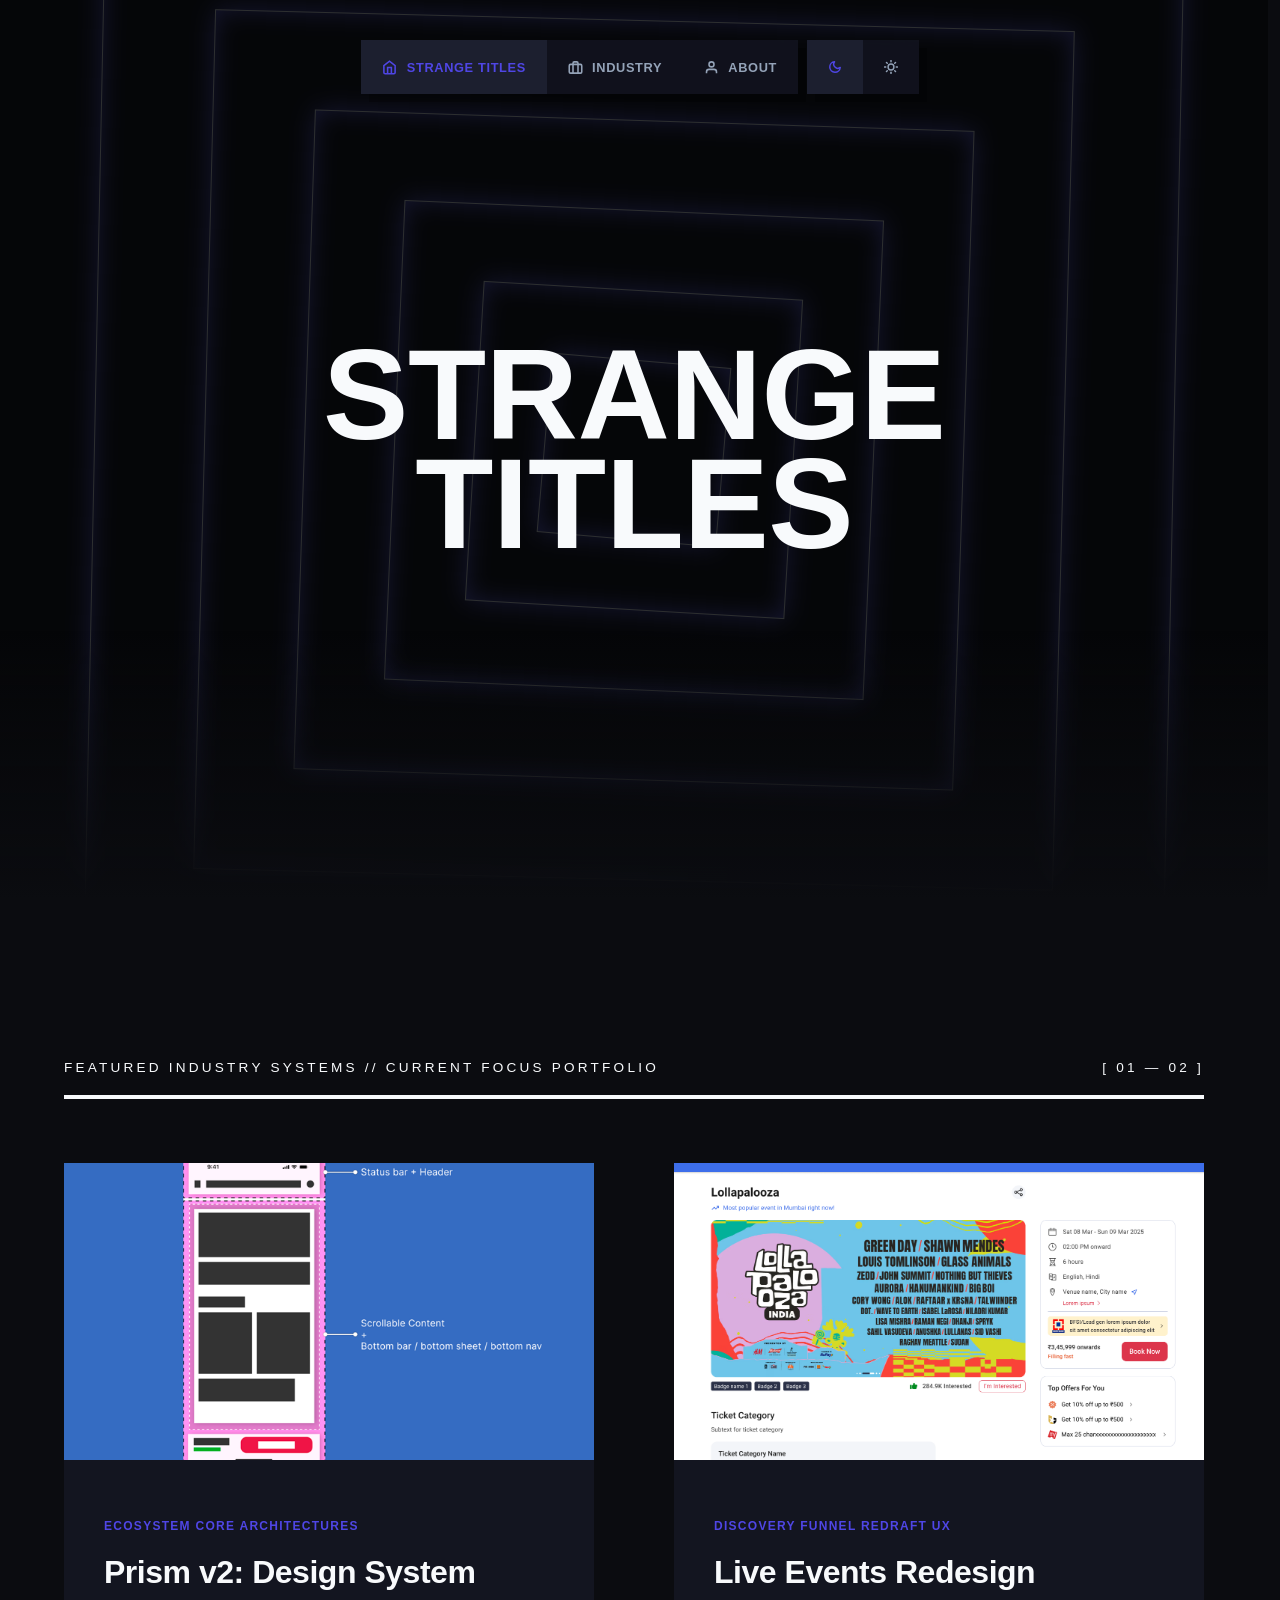
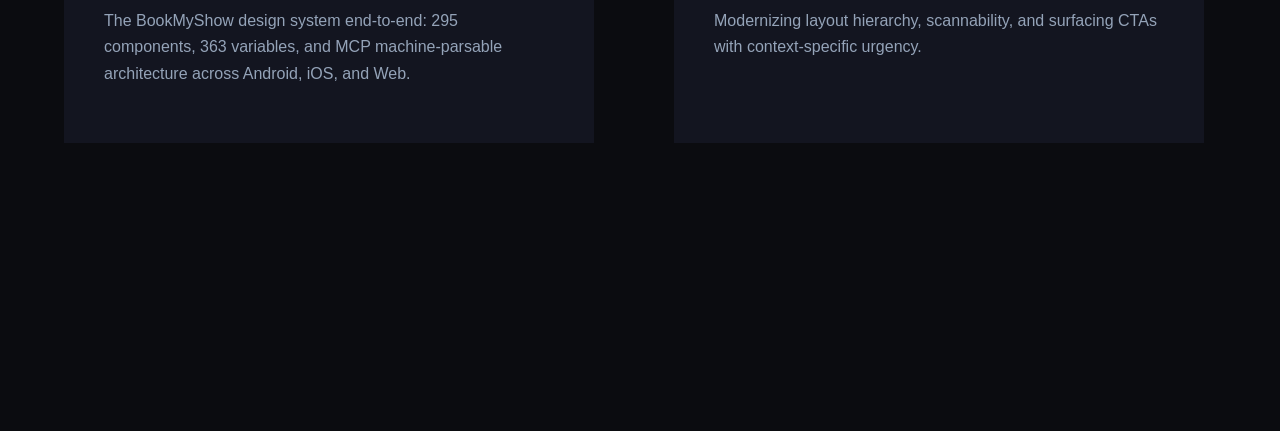
==== index.html @ f38a2fd4 "Launch Strange Titles portfolio" ====
<!DOCTYPE html>
<html lang="en" data-theme="dark">
<head>
  <meta charset="UTF-8">
  <meta name="viewport" content="width=device-width, initial-scale=1.0">
  <title>Strange Titles // Chaitanya Katulwar Portfolio</title>
  
  <link rel="stylesheet" href="css/style.css">
  <script>
    const savedTheme = localStorage.getItem('studio-theme') || 'dark';
    document.documentElement.setAttribute('data-theme', savedTheme);
  </script>
  
</head>
<body>

  <div class="nav-wrapper-fixed">
    <div class="central-menu-cluster">
      <button id="home-toggle-btn" class="nav-btn active-home" onclick="switchRoute('home-route')">
        <svg viewBox="0 0 24 24" fill="none" stroke="currentColor"><path d="M3 9l9-7 9 7v11a2 2 0 0 1-2 2H5a2 2 0 0 1-2-2z"></path><polyline points="9 22 9 12 15 12 15 22"></polyline></svg>
        <span>Strange Titles</span>
      </button>
      
      <button id="nav-industry-btn" class="nav-btn" onclick="switchRoute('industry-route')">
        <svg viewBox="0 0 24 24" fill="none" stroke="currentColor"><rect x="2" y="7" width="20" height="14" rx="2" ry="2"></rect><path d="M16 21V5a2 2 0 0 0-2-2h-4a2 2 0 0 0-2 2v16"></path></svg>
        <span>Industry</span>
      </button>
      
      <button id="nav-about-btn" class="nav-btn" onclick="switchRoute('about-route')">
        <svg viewBox="0 0 24 24" fill="none" stroke="currentColor"><path d="M20 21v-2a4 4 0 0 0-4-4H8a4 4 0 0 0-4 4v2"></path><circle cx="12" cy="7" r="4"></circle></svg>
        <span>About</span>
      </button>
    </div>

    <div class="theme-toggle-zone">
      <div class="brutalist-toggle-track">
        <button class="toggle-segment-btn moon-active" onclick="setStudioTheme('dark')" aria-label="Dark Mode">
          <svg viewBox="0 0 24 24" fill="none" stroke="currentColor" stroke-linecap="round" stroke-linejoin="round"><path d="M21 12.79A9 9 0 1 1 11.21 3 7 7 0 0 0 21 12.79z"></path></svg>
        </button>
        <button class="toggle-segment-btn sun-active" onclick="setStudioTheme('light')" aria-label="Light Mode">
          <svg viewBox="0 0 24 24" fill="none" stroke="currentColor" stroke-linecap="round" stroke-linejoin="round"><circle cx="12" cy="12" r="5"></circle><line x1="12" y1="1" x2="12" y2="3"></line><line x1="12" y1="21" x2="12" y2="23"></line><line x1="4.22" y1="4.22" x2="5.64" y2="5.64"></line><line x1="18.36" y1="18.36" x2="19.78" y2="19.78"></line><line x1="1" y1="12" x2="3" y2="12"></line><line x1="21" y1="12" x2="23" y2="12"></line><line x1="4.22" y1="19.78" x2="5.64" y2="18.36"></line><line x1="18.36" y1="5.64" x2="19.78" y2="4.22"></line></svg>
        </button>
      </div>
    </div>
  </div>

  <div id="home-route" class="canvas-route active-route">
    <header class="hero-viewport-mesh">
      <div class="spiral-squares-matrix">
        <div class="nested-square-node sq-1"></div>
        <div class="nested-square-node sq-2"></div>
        <div class="nested-square-node sq-3"></div>
        <div class="nested-square-node sq-4"></div>
        <div class="nested-square-node sq-5"></div>
        <div class="nested-square-node sq-6"></div>
      </div>
      <h1 class="hero-title">Strange<br/>Titles</h1>
    </header>

    <main class="studio-grid-canvas">
      <div class="section-label">
        <span>Featured Industry Systems // Current Focus Portfolio</span>
        <span>[ 01 — 02 ]</span>
      </div>

      <section class="featured-top-deck">
        <article class="lookbook-card" onclick="window.location.href='work-prism.html'">
          <div class="lookbook-card-media">
            <img src="assets/prism/fs-screen-structure.png" alt="Prism v2 Design System" />
          </div>
          <div class="lookbook-card-meta">
            <span class="tag-label">Ecosystem Core Architectures</span>
            <h3>Prism v2: Design System</h3>
            <p>The BookMyShow design system end-to-end: 295 components, 363 variables, and MCP machine-parsable architecture across Android, iOS, and Web.</p>
          </div>
        </article>

        <article class="lookbook-card" onclick="window.location.href='work-live-events.html'">
          <div class="lookbook-card-media">
            <img src="assets/live-events/live events page.png" alt="Live Events Redesign" />
          </div>
          <div class="lookbook-card-meta">
            <span class="tag-label">Discovery Funnel Redraft UX</span>
            <h3>Live Events Redesign</h3>
            <p>Modernizing layout hierarchy, scannability, and surfacing CTAs with context-specific urgency.</p>
          </div>
        </article>
      </section>


    </main>
  </div>

  <div id="industry-route" class="canvas-route">
    <main class="studio-grid-canvas">
      <div class="section-label"><span>Core Industry Tracks // Production UX Archives Portfolio</span></div>
      <section class="featured-top-deck">
        <div class="lookbook-card" onclick="window.location.href='work-prism.html'">
          <div class="lookbook-card-media"><img src="assets/prism/fs-screen-structure.png" alt="Prism v2 Design System" /></div>
          <div class="lookbook-card-meta"><span class="tag-label">BookMyShow</span><h3>Prism v2: Design System</h3><p>Building and managing BookMyShow's 4-layer design system with 295 components, 363 variables, and weekly release pipeline.</p></div>
        </div>
        <div class="lookbook-card" onclick="window.location.href='work-live-events.html'">
          <div class="lookbook-card-media"><img src="assets/live-events/live events page.png" alt="Live Events Redesign" /></div>
          <div class="lookbook-card-meta"><span class="tag-label">BookMyShow</span><h3>Live Events Redesign</h3><p>Modernizing layout hierarchy, scannability, and surfacing CTAs with context-specific urgency.</p></div>
        </div>
        <div class="lookbook-card" onclick="window.location.href='work-micro-interactions.html'">
          <div class="lookbook-card-media"><video autoplay="autoplay" loop="loop" muted="muted" playsinline="playsinline"><source src="assets/micro-interactions/Carousel parallax.mp4" type="video/mp4" /></video></div>
          <div class="lookbook-card-meta"><span class="tag-label">BookMyShow</span><h3>Micro Interactions</h3><p>Defining precise UI physics specs for search focus, carousels, seat selection, and navigational tooltips.</p></div>
        </div>
        <div class="lookbook-card" onclick="window.location.href='work-os-updates.html'">
          <div class="lookbook-card-media"><img src="assets/os-updates/screenshot_2025-11-08_at_1.13.24___pm.png" alt="Up to Date with OS" style="object-position: top;" /></div>
          <div class="lookbook-card-meta"><span class="tag-label">BookMyShow</span><h3>Up to Date with OS</h3><p>Designing cross-platform response specs for Android 15 edge-to-edge shifts and system gesture overrides.</p></div>
        </div>
        <div class="lookbook-card" onclick="window.location.href='work-spotify-widget.html'">
          <div class="lookbook-card-media"><img src="assets/spotify-widget/dark.png" alt="Spotify Widget Integration" /></div>
          <div class="lookbook-card-meta"><span class="tag-label">BookMyShow</span><h3>Spotify Widget Integration</h3><p>Threading brand languages into a single component with circular play indicators and sticky controls.</p></div>
        </div>
        <div class="lookbook-card" onclick="window.location.href='work-tcs.html'">
          <div class="lookbook-card-media"><img src="assets/tcs/_MG_5731.JPG" alt="TCS Airport Hospitality Portal" /></div>
          <div class="lookbook-card-meta"><span class="tag-label">TCS Interactive</span><h3>Airport Hospitality Portal</h3><p>End-to-end service blueprint and interfaces spanning supervisor dashboards and mobile agent apps.</p></div>
        </div>
      </section>
    </main>
  </div>


  <div id="about-route" class="canvas-route">
    <main class="about-workspace-canvas">
      <section class="about-structural-grid">
        <div class="about-portrait-frame">
          <img src="assets/about/IMG_20241204_113608_909.webp" alt="Chaitanya Katulwar" id="about-portrait-img" loading="eager" />
        </div>
        <div class="about-narrative">
          <h2>Chaitanya Katulwar</h2>
          <div class="about-role-tagline">// User Experience Designer</div>
          <p>Hi, I’m Chaitanya — a designer focused on interaction craft, scalable design systems, and bridging the gap between design vision and production engineering.</p>
          <p>As the Interaction Designer at bookmyshow, my day to day involves building and maintaining our multi-platform design system across Android, iOS, and Web, designing core consumer booking funnels, and defining motion physics and micro-interactions for millions of users.</p>
          <p>Previously at <strong>Tata Consultancy Services (TCS)</strong>, I led the end-to-end UX for an airport hospitality operations platform — designing a desktop operations portal for supervisors and a tablet application for ground agents to streamline real-time services from VIP meet-and-greet to lounge access.</p>
          <p>When I’m not refining design architectures or prototyping interactions, you’ll usually find me listening to Rock Music, watching movies, and playing story based video games.</p>

          <div class="direct-contact-grid">
            <a href="mailto:chaitanyakatulwar@gmail.com" class="contact-channel-card">
              <div class="contact-channel-meta">
                <span class="contact-channel-label">// Email</span>
                <strong class="contact-channel-value">chaitanyakatulwar@gmail.com</strong>
              </div>
              <span class="contact-arrow-icon">↗</span>
            </a>

            <a href="tel:+918600030547" class="contact-channel-card">
              <div class="contact-channel-meta">
                <span class="contact-channel-label">// Mobile / WhatsApp</span>
                <strong class="contact-channel-value">+91 8600030547</strong>
              </div>
              <span class="contact-arrow-icon">↗</span>
            </a>

            <a href="https://www.instagram.com/chaitanyakatulwar/" target="_blank" rel="noopener noreferrer" class="contact-channel-card">
              <div class="contact-channel-meta">
                <span class="contact-channel-label">// Instagram</span>
                <strong class="contact-channel-value">@chaitanyakatulwar</strong>
              </div>
              <span class="contact-arrow-icon">↗</span>
            </a>
          </div>
        </div>
      </section>
    </main>
  </div>

  <script>
    let lastTime = performance.now();
    let speedMultiplier = 0; 
    
    // Configured at 20% reduced overall rotational cruise velocities
    const baseRotationSpeeds = [
      360 / 27.5, // Inner Layer (Fastest Loop Track)
      360 / 40.0,
      360 / 55.0,
      360 / 72.5,
      360 / 92.5,
      360 / 115.0 // Outer Layer (Slowest Loop Track)
    ];
    
    // Explicit array initialization to guarantee a clean unrotated beginning state
    const accumulatedAngles = [0, 0, 0, 0, 0, 0];

    function globalMatrixTick(currentTime) {
      const dt = (currentTime - lastTime) / 1000;
      lastTime = currentTime;

      // Smooth parametric interpolation over 4 seconds to ease into cruise momentum
      if (1 > speedMultiplier) {
        speedMultiplier += dt * 0.25; 
        if (speedMultiplier > 1) speedMultiplier = 1;
      }

      const scrolled = window.scrollY;
      const viewportHeight = window.innerHeight;

      if (viewportHeight > scrolled) {
        const title = document.querySelector('.hero-title');
        if (title) {
          title.style.transform = `translate3d(0, ${scrolled * 0.35}px, 0)`;
          title.style.opacity = Math.max(0, 1 - scrolled / 600);
        }

        const squares = document.querySelectorAll('.nested-square-node');
        squares.forEach((sq, i) => {
          const scaleFactor = (i + 1) * 0.05;
          const scrollRotationSpeed = 0.09 - (i * 0.013);
          
          // Accumulate incremental delta angles cleanly from zero
          accumulatedAngles[i] += baseRotationSpeeds[i] * dt * speedMultiplier;
          
          // Compounded scroll depth zoom + rotation vectors without absolute offsets
          sq.style.transform = `scale(${1 + scrolled * scaleFactor * 0.0025}) rotate(${accumulatedAngles[i] + scrolled * scrollRotationSpeed}deg)`;
        });
      }

      requestAnimationFrame(globalMatrixTick);
    }
    
    // Trigger runtime loop assembly
    requestAnimationFrame(globalMatrixTick);

    function switchRoute(targetViewId) {
      const routes = document.querySelectorAll('.canvas-route');
      const buttons = document.querySelectorAll('.nav-btn');
      const homeBtn = document.getElementById('home-toggle-btn');
      const indBtn = document.getElementById('nav-industry-btn');
      const aboutBtn = document.getElementById('nav-about-btn');
      
      routes.forEach(route => route.classList.remove('active-route'));
      buttons.forEach(btn => btn.classList.remove('active-nav'));
      homeBtn.classList.remove('active-home');

      const target = document.getElementById(targetViewId);
      if(target) {
        target.classList.add('active-route');
        window.scrollTo({ top: 0, behavior: 'instant' });
      }

      if (targetViewId === 'home-route') homeBtn.classList.add('active-home');
      if (targetViewId === 'industry-route' && indBtn) indBtn.classList.add('active-nav');
      if (targetViewId === 'about-route' && aboutBtn) aboutBtn.classList.add('active-nav');
    }

    function setStudioTheme(themeToken) {
      document.documentElement.setAttribute('data-theme', themeToken);
      localStorage.setItem('studio-theme', themeToken);
    }

    // Hash routing for deep links returning from case study pages
    function handleHashRoute() {
      const hash = window.location.hash;
      if (hash === '#industry') {
        switchRoute('industry-route');
      } else if (hash === '#about') {
        switchRoute('about-route');
      } else {
        switchRoute('home-route');
      }
    }

    window.addEventListener('load', () => {
      if (window.location.hash) {
        handleHashRoute();
      }
    });

    window.addEventListener('hashchange', handleHashRoute);
  </script>
</body>
</html>
---- css/style.css ----
/* Google Fonts loaded via link tag */

:root {
  --accent-primary: #4f46e5;
  --accent-motion: #10b981;
  --accent-sandbox: #db2777;
  --studio-easing: cubic-bezier(0.16, 1, 0.3, 1);
  --studio-duration: 400ms;
}

/* Luxury High-Contrast Dark Lookbook Tokens */
html[data-theme="dark"] {
  --bg-main: #0b0c10;
  --surface-panel: #131520;
  --surface-hover: #1c1f2f;
  --text-main: #f8fafc;
  --text-muted: #94a3b8;
  --glass-bg: rgba(19, 21, 32, 0.85);
  --hero-bg: #050608;
  --spiral-line: rgba(248, 250, 252, 0.16); 
  --square-glow: rgba(99, 102, 241, 0.16);
  --blob-1: rgba(99, 102, 241, 0.22);
  --blob-2: rgba(244, 63, 94, 0.18);
  --flat-shadow: #f8fafc;
  --toggle-active-bg: #1c1f2f;
}

/* Luxury High-Contrast Light Lookbook Tokens */
html[data-theme="light"] {
  --bg-main: #f3f4f6;
  --surface-panel: #ffffff;
  --surface-hover: #e5e7eb;
  --text-main: #090a0f;
  --text-muted: #62697a;
  --glass-bg: rgba(255, 255, 255, 0.85);
  --hero-bg: #e2e8f0;
  --spiral-line: rgba(9, 10, 15, 0.10);    
  --square-glow: rgba(79, 70, 229, 0.07);  
  --blob-1: rgba(79, 70, 229, 0.15);
  --blob-2: rgba(219, 39, 119, 0.12);
  --flat-shadow: #090a0f;
  --toggle-active-bg: #e5e7eb;
}

/* Absolute Border and Corner Radius Elimination Override */
* {
  box-sizing: border-box;
  margin: 0;
  padding: 0;
  border-radius: 0 !important;
  border: none !important;
}

/* Custom Brutalist Blocky Scrollbar Architecture */
::-webkit-scrollbar {
  width: 12px;
}
::-webkit-scrollbar-track {
  background: var(--bg-main);
}
::-webkit-scrollbar-thumb {
  background: var(--surface-panel);
}
::-webkit-scrollbar-thumb:hover {
  background: var(--accent-primary);
}

html {
  scroll-behavior: smooth;
  scrollbar-gutter: stable;
}

body {
  background-color: var(--bg-main);
  color: var(--text-main);
  font-family: 'Inter', sans-serif;
  overflow-x: hidden;
  -webkit-font-smoothing: antialiased;
  transition: background-color var(--studio-duration) var(--studio-easing), color var(--studio-duration) var(--studio-easing);
}

h1, h2, h3, h4, .nav-btn, .section-label, .tag-label, .hero-title {
  font-family: 'Lexend', sans-serif;
  letter-spacing: -0.03rem;
}

/* --- Decoupled Navigation Wrapper Architecture --- */
.nav-wrapper-fixed {
  position: fixed;
  top: 2.5rem;
  left: 0;
  width: 100%;
  z-index: 1000;
  display: flex;
  justify-content: center;
  align-items: center;
  gap: 0.6rem; 
  padding: 0 2rem;
  pointer-events: none;
}

.central-menu-cluster, .theme-toggle-zone {
  display: flex;
  align-items: stretch;
  background: var(--glass-bg);
  backdrop-filter: blur(20px);
  -webkit-backdrop-filter: blur(20px);
  pointer-events: auto;
  box-shadow: 8px 8px 0px rgba(0, 0, 0, 0.25);
  height: 3.4rem; 
  transition: box-shadow var(--studio-duration) var(--studio-easing);
}
html[data-theme="light"] .central-menu-cluster, 
html[data-theme="light"] .theme-toggle-zone { 
  box-shadow: 8px 8px 0px rgba(0, 0, 0, 0.04); 
}

.nav-btn {
  background: transparent;
  color: var(--text-muted);
  text-decoration: none !important;
  font-size: 0.8rem;
  font-weight: 700;
  text-transform: uppercase;
  letter-spacing: 0.04rem;
  padding: 0 1.3rem; 
  cursor: pointer;
  display: flex;
  align-items: center;
  gap: 0.6rem;
  height: 100%;
  transition: all var(--studio-duration) var(--studio-easing);
}

a.nav-btn, a.nav-btn:hover, a.nav-btn:visited, a.nav-btn:active, a.nav-btn:focus,
a.nav-btn span, .central-menu-cluster a, .central-menu-cluster a * {
  text-decoration: none !important;
  outline: none;
}

.nav-btn svg {
  width: 15px;
  height: 15px;
  fill: none;
  stroke: currentColor;
  stroke-width: 2.5;
}

.nav-btn:hover, .nav-btn.active-nav, .nav-btn.active-home {
  color: var(--text-main);
  background-color: var(--surface-hover);
  text-decoration: none !important;
}

.nav-btn.active-nav, .nav-btn.active-home {
  color: var(--accent-primary);
  text-decoration: none !important;
}

.brutalist-toggle-track {
  display: flex;
  background: transparent;
  padding: 0;
  gap: 0;
  align-items: stretch;
  height: 100%;
}

.toggle-segment-btn {
  background: transparent;
  color: var(--text-muted);
  cursor: pointer;
  display: flex;
  align-items: center;
  justify-content: center;
  padding: 0 1.3rem; 
  height: 100%;
  transition: all var(--studio-duration) var(--studio-easing);
}

.toggle-segment-btn svg {
  width: 14px;
  height: 14px;
  fill: none;
  stroke: currentColor;
  stroke-width: 2.5;
}

html[data-theme="light"] .toggle-segment-btn.sun-active {
  background: var(--toggle-active-bg);
  color: var(--accent-primary);
}
html[data-theme="dark"] .toggle-segment-btn.moon-active {
  background: var(--toggle-active-bg);
  color: var(--accent-primary);
}

.toggle-segment-btn:hover {
  color: var(--text-main);
}

/* --- Core Navigation Routes Matrix --- */
.canvas-route {
  display: none;
  opacity: 0;
  transform: translate3d(0, 20px, 0);
  transition: opacity var(--studio-duration) var(--studio-easing), transform var(--studio-duration) var(--studio-easing);
}

.canvas-route.active-route {
  display: block;
  opacity: 1;
  transform: translate3d(0, 0, 0);
}

/* --- Immersive First-Scroll Hero Viewport --- */
.hero-viewport-mesh {
  height: 100vh;
  width: 100%;
  position: relative;
  display: flex;
  align-items: center;
  justify-content: center;
  overflow: hidden;
  background: var(--hero-bg);
}

.hero-viewport-mesh::after {
  content: '';
  position: absolute;
  bottom: 0; left: 0; width: 100%; height: 30vh;
  background: linear-gradient(to bottom, transparent, var(--bg-main));
  z-index: 4;
  pointer-events: none;
  transition: background var(--studio-duration) var(--studio-easing);
}

.spiral-squares-matrix {
  position: absolute;
  width: 100%; height: 100%;
  top: 0; left: 0;
  display: flex;
  align-items: center;
  justify-content: center;
  z-index: 2; 
  pointer-events: none;
}

.nested-square-node {
  position: absolute;
  border: 1px solid var(--spiral-line) !important; 
  will-change: transform;
  box-shadow: 0 0 25px var(--square-glow), inset 0 0 25px var(--square-glow);
  transform: scale(1) rotate(0deg); 
}

.sq-1 { width: 180px; height: 180px; }
.sq-2 { width: 320px; height: 320px; }
.sq-3 { width: 480px; height: 480px; }
.sq-4 { width: 660px; height: 660px; }
.sq-5 { width: 860px; height: 860px; }
.sq-6 { width: 1080px; height: 1080px; }

.hero-title {
  font-size: 10vw;
  font-weight: 900;
  text-transform: uppercase;
  color: var(--text-main);
  z-index: 3;
  text-align: center;
  line-height: 0.85;
  pointer-events: none;
  will-change: transform, opacity;
  transform: translate3d(0, 0, 0); 
}

/* --- Whitespace Grid System --- */
.studio-grid-canvas {
  max-width: 1600px;
  margin: 0 auto;
  padding: 0 4rem 12rem 4rem;
  position: relative;
}

.section-label {
  font-size: 0.85rem;
  text-transform: uppercase;
  letter-spacing: 0.2rem;
  color: var(--text-main);
  padding-bottom: 1.5rem;
  margin: 10rem 0 4rem 0;
  display: flex;
  justify-content: space-between;
  position: relative;
  z-index: 2;
}

.section-label::after {
  content: '';
  position: absolute;
  bottom: 0; left: 0; width: 100%; height: 4px;
  background: var(--text-main);
}

.featured-top-deck {
  display: grid;
  grid-template-columns: repeat(2, 1fr);
  gap: 5rem;
  margin-bottom: 6rem;
  position: relative;
  z-index: 2;
}

.lookbook-card {
  background: var(--surface-panel);
  display: flex;
  flex-direction: column;
  position: relative;
  cursor: pointer;
  transition: transform var(--studio-duration) var(--studio-easing), box-shadow var(--studio-duration) var(--studio-easing);
}

.lookbook-card-media {
  position: relative;
  width: 100%;
  padding-top: 56%;
  background: var(--surface-hover);
  overflow: hidden;
}

.lookbook-card-media img,
.lookbook-card-media video {
  position: absolute;
  top: 0;
  left: 0;
  width: 100%;
  height: 100%;
  object-fit: cover;
}

.fill-prism { background: linear-gradient(135deg, #cbd5e1 0%, #4f46e5 100%); }
.fill-synopsis { background: linear-gradient(135deg, #e2e8f0 0%, #7c3aed 100%); }
.fill-motion { background: linear-gradient(135deg, #f3f4f6 0%, #10b981 100%); }
.fill-tcs { background: linear-gradient(135deg, #e5e7eb 0%, #ea580c 100%); }

.lookbook-card-meta {
  padding: 3.5rem 2.5rem;
  background: var(--surface-panel);
  transition: background-color var(--studio-duration) var(--studio-easing);
}

.tag-label {
  font-size: 0.75rem;
  text-transform: uppercase;
  font-weight: 900;
  color: var(--accent-primary);
  letter-spacing: 0.08rem;
  margin-bottom: 1.2rem;
  display: inline-block;
}

.lookbook-card h3 {
  font-size: 2rem;
  font-weight: 800;
  line-height: 1.25;
  margin-bottom: 1rem;
}

.lookbook-card p {
  font-size: 1rem;
  color: var(--text-muted);
  line-height: 1.65;
}

.lookbook-card:hover {
  transform: translate3d(-10px, -10px, 0);
  box-shadow: 14px 14px 0px var(--flat-shadow);
}

.lookbook-card:hover .lookbook-card-meta {
  background: var(--surface-hover);
}

/* --- Timeline Stream Trackers --- */
.micro-stream-container {
  display: grid;
  grid-template-columns: repeat(3, 1fr);
  gap: 4rem;
}

.stream-node-card {
  background: var(--surface-panel);
  transition: transform var(--studio-duration) var(--studio-easing), box-shadow var(--studio-duration) var(--studio-easing);
}

.stream-visual-plane {
  position: relative;
  width: 100%;
  padding-top: 60%;
  background: var(--surface-hover);
}

.vector-track-bar {
  position: absolute;
  top: 50%; left: 15%; right: 15%;
  height: 6px; background: rgba(255,255,255,0.1);
}
html[data-theme="light"] .vector-track-bar { background: rgba(0,0,0,0.08); }

.vector-node-point {
  position: absolute;
  top: -5px; left: 0%;
  width: 16px; height: 16px;
  background: var(--accent-primary);
  animation: kineticTimelinePulse 2.2s cubic-bezier(0.2, 1, 0.2, 1) infinite alternate;
}

@keyframes kineticTimelinePulse {
  0% { transform: translate3d(0, 0, 0); background-color: var(--accent-primary); }
  50% { background-color: var(--accent-motion); }
  100% { transform: translate3d(210px, 0, 0); background-color: var(--accent-sandbox); }
}

.stream-node-meta {
  padding: 2rem 1.5rem;
  font-size: 0.85rem;
  font-weight: 600;
  color: var(--text-muted);
  background: var(--surface-panel);
}

.stream-node-card:hover {
  transform: translate3d(-6px, -6px, 0);
  box-shadow: 10px 10px 0px var(--flat-shadow);
}

/* --- Equal Hierarchy Split Clusters --- */
.symmetric-hub-split {
  display: grid;
  grid-template-columns: repeat(2, 1fr);
  gap: 7rem;
  margin-bottom: 6rem;
}

.hub-column h3 {
  font-size: 1.5rem;
  font-weight: 900;
  text-transform: uppercase;
  padding-bottom: 1rem;
  margin-bottom: 2rem;
  position: relative;
}

.hub-column h3::after {
  content: '';
  position: absolute;
  bottom: 0; left: 0; width: 60px; height: 4px;
  background: var(--text-main);
}

.row-link-article {
  display: block;
  text-decoration: none;
  color: var(--text-main);
  padding: 2rem 1.5rem;
  background: var(--surface-panel);
  margin-bottom: 1rem;
  transition: transform var(--studio-duration) var(--studio-easing), background-color var(--studio-duration) var(--studio-easing);
}

.row-link-article:hover {
  transform: translate3d(-6px, 0, 0);
  background: var(--surface-hover);
}

.article-timestamp { font-family: monospace; font-size: 0.75rem; color: var(--text-muted); display: block; margin-bottom: 0.5rem; font-weight: 600; }
.article-headline { font-size: 1.2rem; font-weight: 800; line-height: 1.35; }

.photo-mosaic-grid { display: grid; grid-template-columns: repeat(2, 1fr); gap: 2rem; }
.photo-tile-box { width: 100%; padding-top: 80%; background: var(--surface-panel); transition: transform var(--studio-duration) var(--studio-easing); }
.photo-tile-box:hover { transform: scale(1.03) rotate(1deg); }

/* --- Editorial About Space --- */
.about-workspace-canvas { max-width: 1200px; margin: 0 auto; padding: 12rem 3rem 8rem 3rem; position: relative; }
.about-structural-grid { display: grid; grid-template-columns: 1fr 1.3fr; gap: 6rem; align-items: flex-start; position: relative; z-index: 2; }

.about-portrait-frame {
  width: 100%;
  aspect-ratio: 4 / 5;
  background: var(--surface-panel);
  border: 2px solid var(--text-main);
  box-shadow: 10px 10px 0px var(--flat-shadow);
  position: relative;
  overflow: hidden;
  display: flex;
  align-items: center;
  justify-content: center;
}

.about-portrait-frame img {
  width: 100%;
  height: 100%;
  object-fit: cover;
  object-position: center 15%;
  display: block;
}

.portrait-placeholder-box {
  display: flex;
  flex-direction: column;
  align-items: center;
  justify-content: center;
  gap: 1.2rem;
  padding: 2.5rem;
  text-align: center;
  color: var(--text-muted);
}

.portrait-placeholder-box svg {
  width: 56px;
  height: 56px;
  stroke: var(--accent-primary);
}

.portrait-placeholder-box span {
  font-family: monospace;
  font-size: 0.85rem;
  font-weight: 600;
  line-height: 1.5;
}

.about-narrative h2 { font-size: 2.8rem; font-weight: 900; line-height: 1.1; margin-bottom: 0.6rem; }
.about-role-tagline {
  font-family: monospace;
  font-size: 0.95rem;
  color: var(--accent-primary);
  font-weight: 700;
  letter-spacing: 0.05rem;
  margin-bottom: 2rem;
  text-transform: uppercase;
}
.about-narrative p { font-size: 1.08rem; line-height: 1.8; color: var(--text-muted); margin-bottom: 1.4rem; }
.about-narrative p strong { color: var(--text-main); font-weight: 700; }

/* Direct Contact Channels Grid */
.direct-contact-grid {
  display: flex;
  flex-direction: column;
  gap: 1rem;
  margin-top: 2.5rem;
}

.contact-channel-card {
  display: flex;
  justify-content: space-between;
  align-items: center;
  padding: 1.2rem 1.6rem;
  background: var(--surface-panel);
  border: 1px solid var(--text-muted);
  text-decoration: none !important;
  color: var(--text-main);
  transition: all var(--studio-duration) var(--studio-easing);
}

.contact-channel-card:hover {
  background: var(--surface-hover);
  border-color: var(--accent-primary);
  transform: translate3d(-4px, -4px, 0);
  box-shadow: 6px 6px 0px var(--flat-shadow);
}

.contact-channel-card:hover .contact-channel-value {
  color: var(--accent-primary);
}

.contact-channel-meta {
  display: flex;
  flex-direction: column;
  gap: 0.3rem;
}

.contact-channel-label {
  font-family: monospace;
  font-size: 0.75rem;
  color: var(--text-muted);
  text-transform: uppercase;
  letter-spacing: 0.05rem;
}

.contact-channel-value {
  font-family: 'Lexend', sans-serif;
  font-size: 1.15rem;
  font-weight: 700;
  color: var(--text-main);
  transition: color var(--studio-duration) var(--studio-easing);
}

.contact-arrow-icon {
  font-size: 1.3rem;
  color: var(--accent-primary);
  font-weight: bold;
}

@media (max-width: 1150px) {
  .featured-top-deck, .symmetric-hub-split, .about-structural-grid { grid-template-columns: 1fr; gap: 4rem; }
  .micro-stream-container { grid-template-columns: repeat(2, 1fr); }
  .studio-grid-canvas { padding: 0 3rem; }
}

@media (max-width: 768px) {
  .nav-wrapper-fixed { top: auto; bottom: 0; padding: 0; gap: 0; z-index: 2000; flex-direction: column; }
  .central-menu-cluster { width: 100vw; justify-content: space-around; overflow-x: auto; box-shadow: none; height: 3.5rem; }
  .theme-toggle-zone { width: 100vw; justify-content: center; background: var(--surface-panel); box-shadow: none; height: 3.5rem; }
  .nav-btn { padding: 0 1rem; }
  .nav-btn span { display: none; }
  .toggle-segment-btn { padding: 0 2rem; }
  .hero-title { font-size: 14vw; }
  .studio-grid-canvas { padding: 0 1.5rem; }
  .about-workspace-canvas { padding-bottom: 12rem; }
}
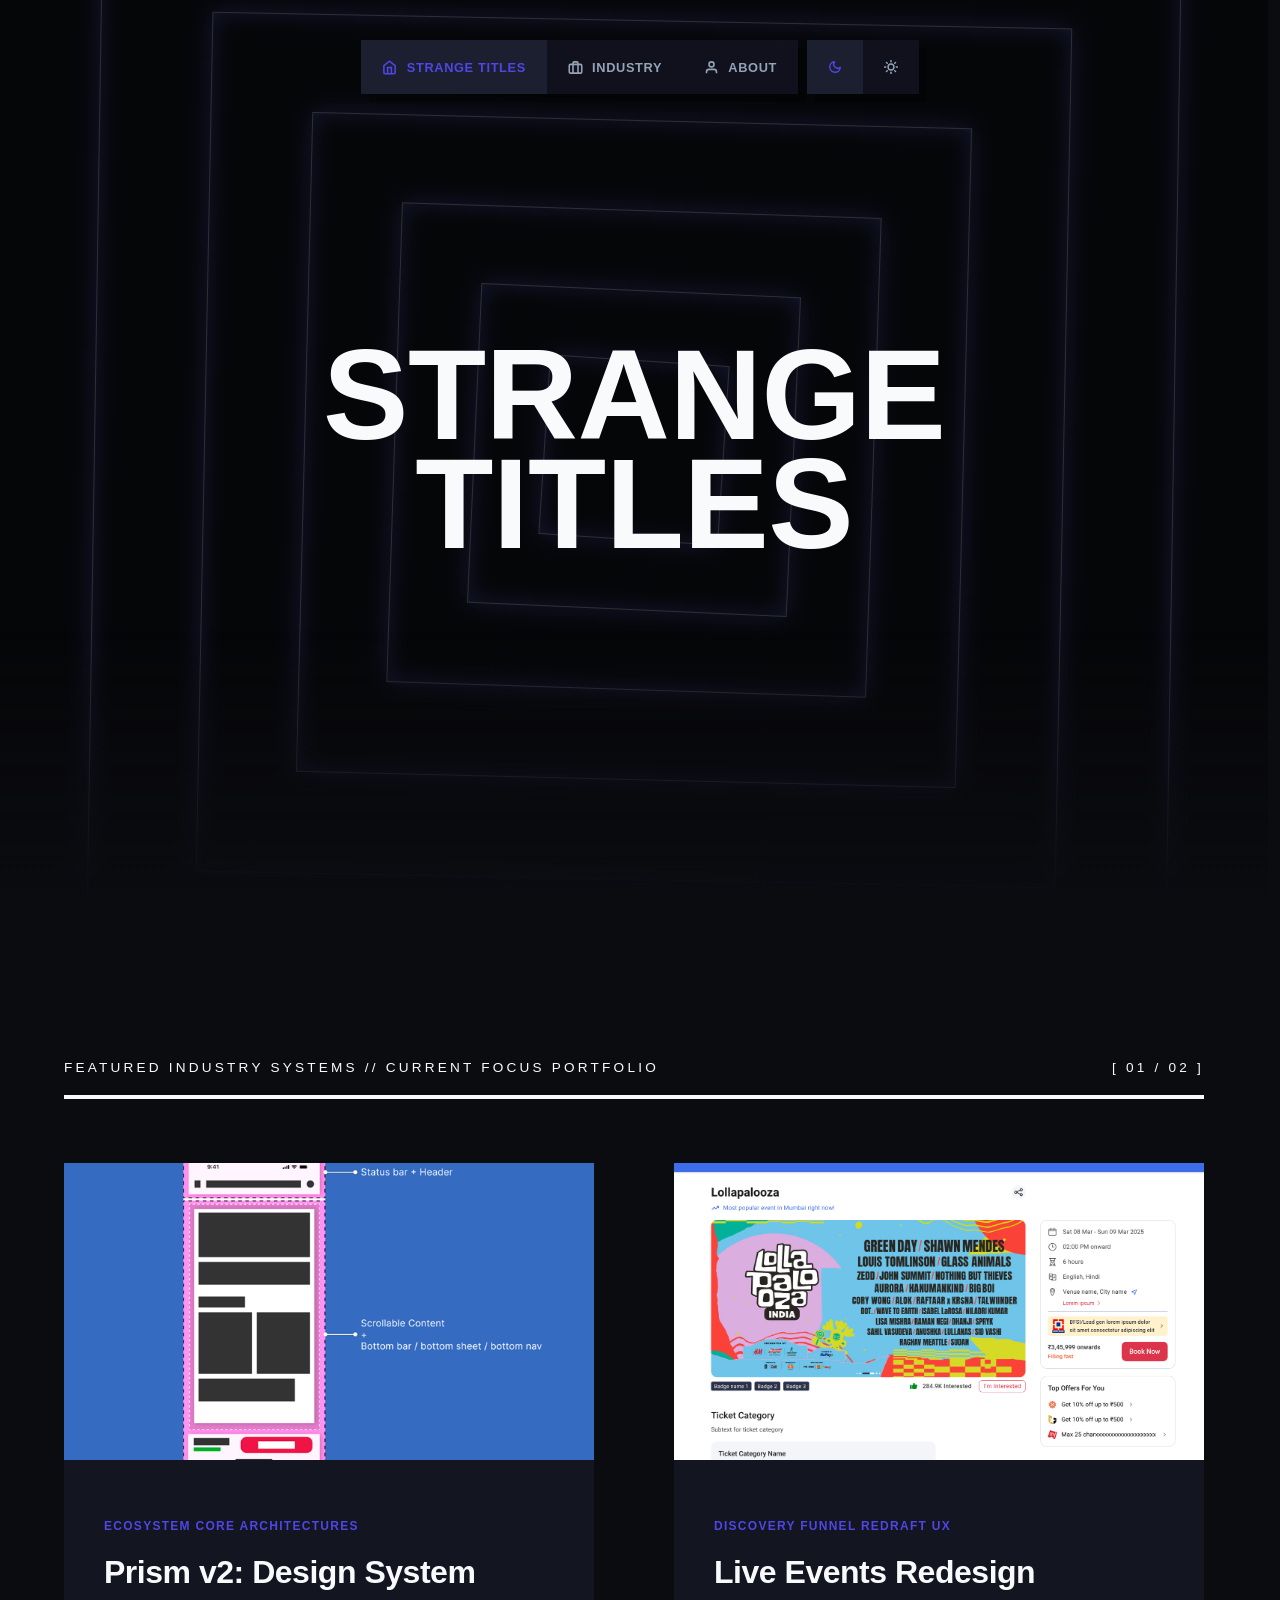
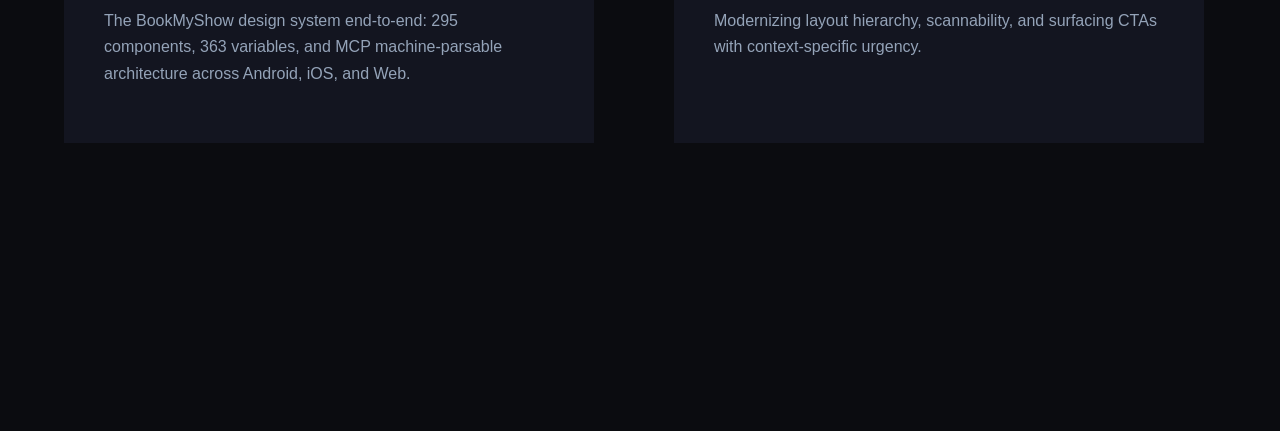
==== commit 521f56a6: "Refine typography, remove em dashes across all pages, and add icons to contact cards" ====
--- a/index.html
+++ b/index.html
@@ -60,7 +60,7 @@
     <main class="studio-grid-canvas">
       <div class="section-label">
         <span>Featured Industry Systems // Current Focus Portfolio</span>
-        <span>[ 01 — 02 ]</span>
+        <span>[ 01 / 02 ]</span>
       </div>
 
       <section class="featured-top-deck">
@@ -133,32 +133,47 @@
         <div class="about-narrative">
           <h2>Chaitanya Katulwar</h2>
           <div class="about-role-tagline">// User Experience Designer</div>
-          <p>Hi, I’m Chaitanya — a designer focused on interaction craft, scalable design systems, and bridging the gap between design vision and production engineering.</p>
-          <p>As the Interaction Designer at bookmyshow, my day to day involves building and maintaining our multi-platform design system across Android, iOS, and Web, designing core consumer booking funnels, and defining motion physics and micro-interactions for millions of users.</p>
-          <p>Previously at <strong>Tata Consultancy Services (TCS)</strong>, I led the end-to-end UX for an airport hospitality operations platform — designing a desktop operations portal for supervisors and a tablet application for ground agents to streamline real-time services from VIP meet-and-greet to lounge access.</p>
+          <p>Hi. I am Chaitanya, a UX Designer focused on interaction craft, scalable design systems, and bridging the gap between design vision and production engineering.</p>
+          <p>As the Interaction Designer at <strong>BookMyShow</strong>, my day to day involves building and maintaining our multi-platform design system across Android, iOS, and Web, designing core consumer booking funnels, and defining motion physics and micro-interactions for millions of users.</p>
+          <p>Previously at <strong>Tata Consultancy Services (TCS)</strong>, I led the end-to-end UX for an airport hospitality operations platform, designing a desktop operations portal for supervisors and a tablet application for ground agents to streamline real-time services from VIP meet-and-greet to lounge access.</p>
           <p>When I’m not refining design architectures or prototyping interactions, you’ll usually find me listening to Rock Music, watching movies, and playing story based video games.</p>
 
           <div class="direct-contact-grid">
             <a href="mailto:chaitanyakatulwar@gmail.com" class="contact-channel-card">
-              <div class="contact-channel-meta">
-                <span class="contact-channel-label">// Email</span>
-                <strong class="contact-channel-value">chaitanyakatulwar@gmail.com</strong>
+              <div class="contact-channel-left">
+                <div class="contact-channel-icon">
+                  <svg width="20" height="20" viewBox="0 0 24 24" fill="none" stroke="currentColor" stroke-width="2" stroke-linecap="round" stroke-linejoin="round"><rect x="2" y="4" width="20" height="16" rx="2"/><path d="m22 7-8.97 5.7a1.94 1.94 0 0 1-2.06 0L2 7"/></svg>
+                </div>
+                <div class="contact-channel-meta">
+                  <span class="contact-channel-label">// Email</span>
+                  <strong class="contact-channel-value">chaitanyakatulwar@gmail.com</strong>
+                </div>
               </div>
               <span class="contact-arrow-icon">↗</span>
             </a>
 
             <a href="tel:+918600030547" class="contact-channel-card">
-              <div class="contact-channel-meta">
-                <span class="contact-channel-label">// Mobile / WhatsApp</span>
-                <strong class="contact-channel-value">+91 8600030547</strong>
+              <div class="contact-channel-left">
+                <div class="contact-channel-icon">
+                  <svg width="20" height="20" viewBox="0 0 24 24" fill="none" stroke="currentColor" stroke-width="2" stroke-linecap="round" stroke-linejoin="round"><path d="M22 16.92v3a2 2 0 0 1-2.18 2 19.79 19.79 0 0 1-8.63-3.07 19.5 19.5 0 0 1-6-6 19.79 19.79 0 0 1-3.07-8.67A2 2 0 0 1 4.11 2h3a2 2 0 0 1 2 1.72 12.84 12.84 0 0 0 .7 2.81 2 2 0 0 1-.45 2.11L8.09 9.91a16 16 0 0 0 6 6l1.27-1.27a2 2 0 0 1 2.11-.45 12.84 12.84 0 0 0 2.81.7A2 2 0 0 1 22 16.92z"/></svg>
+                </div>
+                <div class="contact-channel-meta">
+                  <span class="contact-channel-label">// Mobile / WhatsApp</span>
+                  <strong class="contact-channel-value">+91 8600030547</strong>
+                </div>
               </div>
               <span class="contact-arrow-icon">↗</span>
             </a>
 
             <a href="https://www.instagram.com/chaitanyakatulwar/" target="_blank" rel="noopener noreferrer" class="contact-channel-card">
-              <div class="contact-channel-meta">
-                <span class="contact-channel-label">// Instagram</span>
-                <strong class="contact-channel-value">@chaitanyakatulwar</strong>
+              <div class="contact-channel-left">
+                <div class="contact-channel-icon">
+                  <svg width="20" height="20" viewBox="0 0 24 24" fill="none" stroke="currentColor" stroke-width="2" stroke-linecap="round" stroke-linejoin="round"><rect x="2" y="2" width="20" height="20" rx="5" ry="5"/><path d="M16 11.37A4 4 0 1 1 12.63 8 4 4 0 0 1 16 11.37z"/><line x1="17.5" y1="6.5" x2="17.51" y2="6.5"/></svg>
+                </div>
+                <div class="contact-channel-meta">
+                  <span class="contact-channel-label">// Instagram</span>
+                  <strong class="contact-channel-value">@chaitanyakatulwar</strong>
+                </div>
               </div>
               <span class="contact-arrow-icon">↗</span>
             </a>
--- a/css/style.css
+++ b/css/style.css
@@ -573,6 +573,31 @@
   color: var(--accent-primary);
 }
 
+.contact-channel-left {
+  display: flex;
+  align-items: center;
+  gap: 1.25rem;
+}
+
+.contact-channel-icon {
+  display: flex;
+  align-items: center;
+  justify-content: center;
+  width: 44px;
+  height: 44px;
+  background: var(--surface-hover);
+  border: 1px solid var(--text-muted);
+  color: var(--accent-primary);
+  flex-shrink: 0;
+  transition: all var(--studio-duration) var(--studio-easing);
+}
+
+.contact-channel-card:hover .contact-channel-icon {
+  background: var(--accent-primary);
+  color: #ffffff;
+  border-color: var(--accent-primary);
+}
+
 .contact-channel-meta {
   display: flex;
   flex-direction: column;
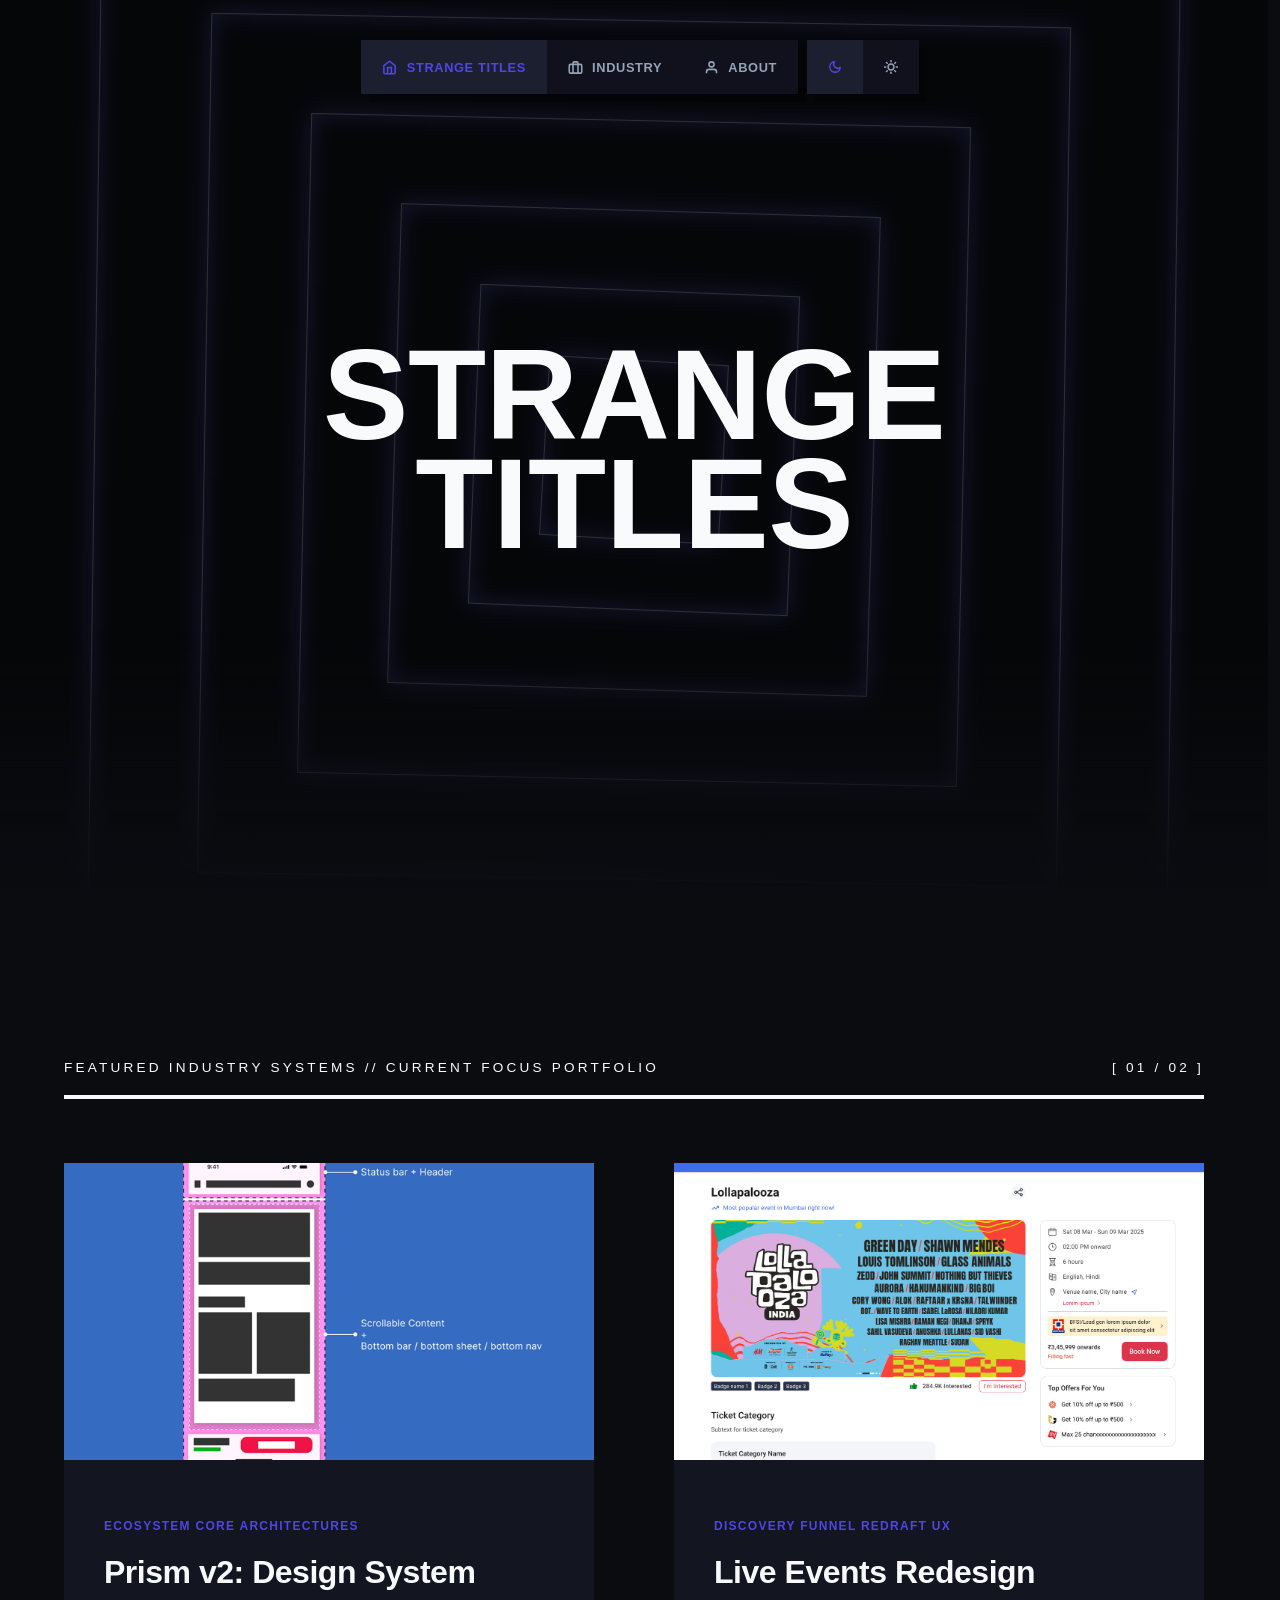
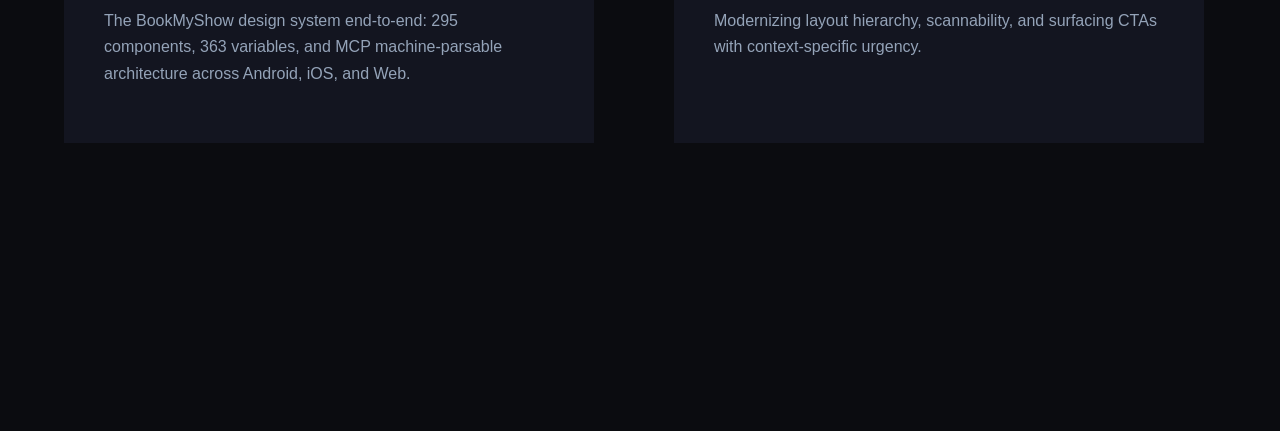
==== commit 335dfe39: "Tune hero square rotation speeds to sync harmonically every 420 seconds (7 minutes)" ====
--- a/index.html
+++ b/index.html
@@ -187,14 +187,16 @@
     let lastTime = performance.now();
     let speedMultiplier = 0; 
     
-    // Configured at 20% reduced overall rotational cruise velocities
+    // Tuned for exact visual sync every 420 seconds (7:00 min loop)
+    // Quarter-turns in 420s: [61, 42, 31, 23, 18, 15]
+    // Full 360° revolutions: [15.25, 10.50, 7.75, 5.75, 4.50, 3.75]
     const baseRotationSpeeds = [
-      360 / 27.5, // Inner Layer (Fastest Loop Track)
-      360 / 40.0,
-      360 / 55.0,
-      360 / 72.5,
-      360 / 92.5,
-      360 / 115.0 // Outer Layer (Slowest Loop Track)
+      (61 * 90) / 420, // Inner Layer: ~27.54s/rev (15.25 full rotations in 420s)
+      (42 * 90) / 420, // Layer 2:      40.00s/rev (10.50 full rotations in 420s)
+      (31 * 90) / 420, // Layer 3:     ~54.19s/rev ( 7.75 full rotations in 420s)
+      (23 * 90) / 420, // Layer 4:     ~73.04s/rev ( 5.75 full rotations in 420s)
+      (18 * 90) / 420, // Layer 5:     ~93.33s/rev ( 4.50 full rotations in 420s)
+      (15 * 90) / 420  // Outer Layer: 112.00s/rev ( 3.75 full rotations in 420s)
     ];
     
     // Explicit array initialization to guarantee a clean unrotated beginning state
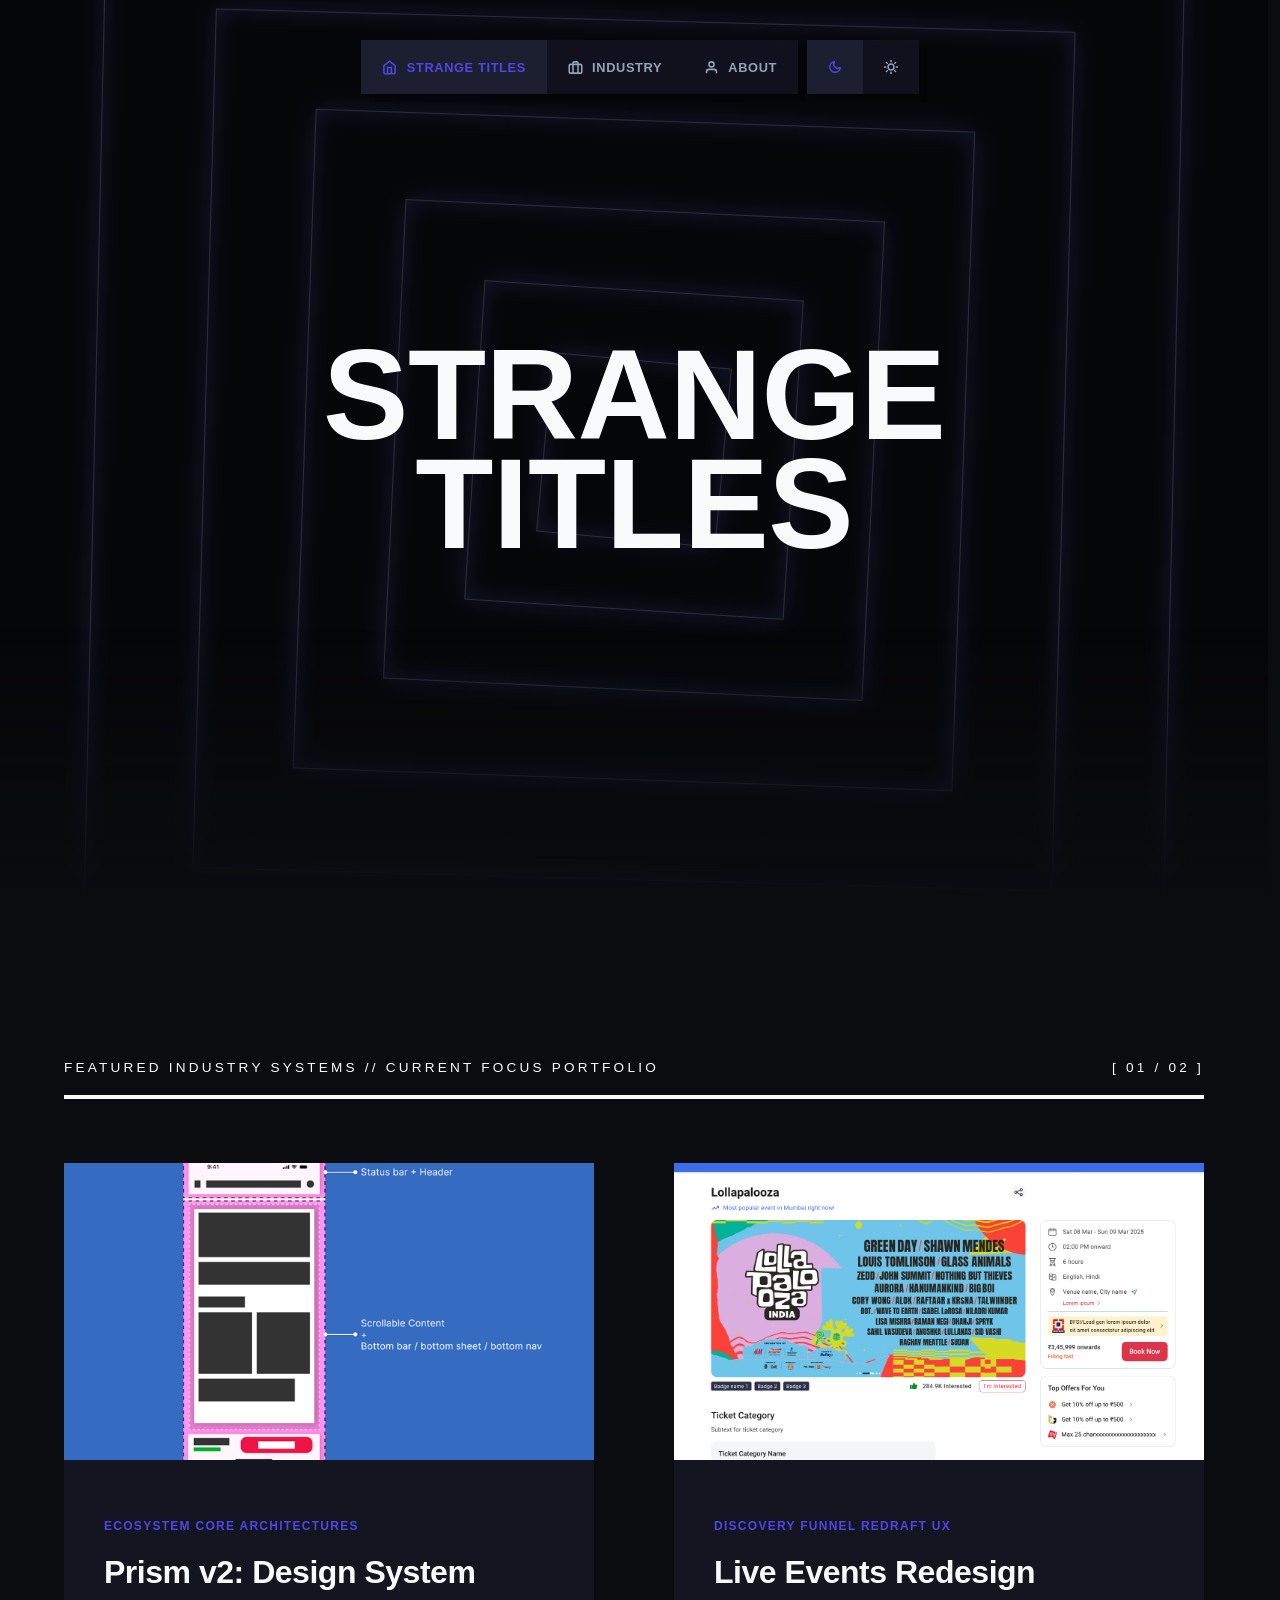
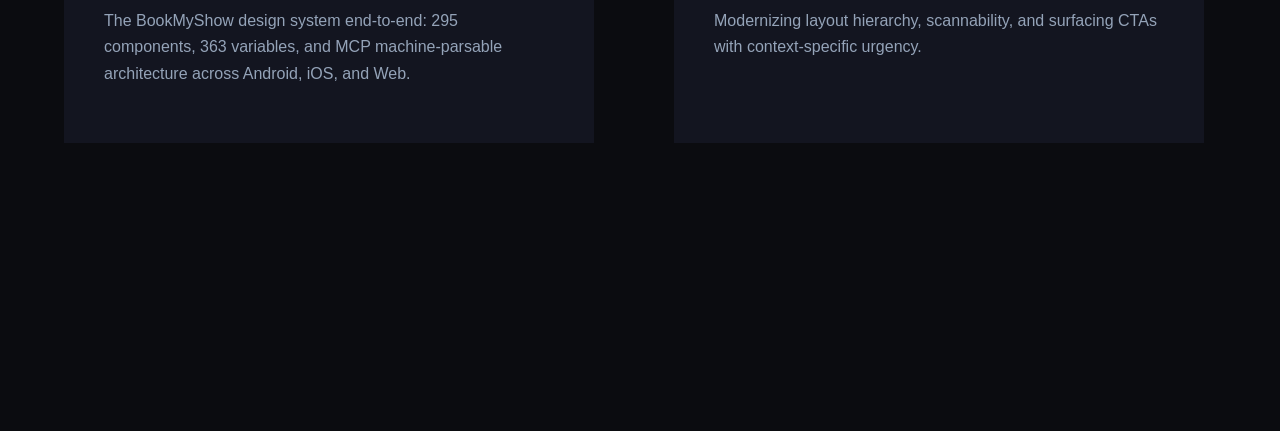
==== commit 8ac07843: "Fix mobile responsiveness and enforce 9:16 aspect ratio limit on assets" ====
--- a/index.html
+++ b/index.html
@@ -223,6 +223,8 @@
         }
 
         const squares = document.querySelectorAll('.nested-square-node');
+        const isMobile = window.innerWidth <= 768;
+        const responsiveScale = isMobile ? Math.min(0.35, window.innerWidth / 1150) : 1;
         squares.forEach((sq, i) => {
           const scaleFactor = (i + 1) * 0.05;
           const scrollRotationSpeed = 0.09 - (i * 0.013);
@@ -231,7 +233,7 @@
           accumulatedAngles[i] += baseRotationSpeeds[i] * dt * speedMultiplier;
           
           // Compounded scroll depth zoom + rotation vectors without absolute offsets
-          sq.style.transform = `scale(${1 + scrolled * scaleFactor * 0.0025}) rotate(${accumulatedAngles[i] + scrolled * scrollRotationSpeed}deg)`;
+          sq.style.transform = `scale(${responsiveScale * (1 + scrolled * scaleFactor * 0.0025)}) rotate(${accumulatedAngles[i] + scrolled * scrollRotationSpeed}deg)`;
         });
       }
 
--- a/css/style.css
+++ b/css/style.css
@@ -68,6 +68,9 @@
 html {
   scroll-behavior: smooth;
   scrollbar-gutter: stable;
+  overflow-x: hidden;
+  max-width: 100vw;
+  width: 100%;
 }
 
 body {
@@ -75,6 +78,9 @@
   color: var(--text-main);
   font-family: 'Inter', sans-serif;
   overflow-x: hidden;
+  max-width: 100vw;
+  width: 100%;
+  position: relative;
   -webkit-font-smoothing: antialiased;
   transition: background-color var(--studio-duration) var(--studio-easing), color var(--studio-duration) var(--studio-easing);
 }
@@ -627,19 +633,222 @@
 }
 
 @media (max-width: 1150px) {
-  .featured-top-deck, .symmetric-hub-split, .about-structural-grid { grid-template-columns: 1fr; gap: 4rem; }
+  .featured-top-deck, .symmetric-hub-split, .about-structural-grid { grid-template-columns: 1fr; gap: 3.5rem; }
   .micro-stream-container { grid-template-columns: repeat(2, 1fr); }
-  .studio-grid-canvas { padding: 0 3rem; }
+  .studio-grid-canvas { padding: 0 2.5rem 8rem 2.5rem; }
 }
 
 @media (max-width: 768px) {
-  .nav-wrapper-fixed { top: auto; bottom: 0; padding: 0; gap: 0; z-index: 2000; flex-direction: column; }
-  .central-menu-cluster { width: 100vw; justify-content: space-around; overflow-x: auto; box-shadow: none; height: 3.5rem; }
-  .theme-toggle-zone { width: 100vw; justify-content: center; background: var(--surface-panel); box-shadow: none; height: 3.5rem; }
-  .nav-btn { padding: 0 1rem; }
-  .nav-btn span { display: none; }
-  .toggle-segment-btn { padding: 0 2rem; }
-  .hero-title { font-size: 14vw; }
-  .studio-grid-canvas { padding: 0 1.5rem; }
-  .about-workspace-canvas { padding-bottom: 12rem; }
-}
+  /* Unified Floating Navigation (Single Compact Row) */
+  .nav-wrapper-fixed {
+    top: 0.6rem;
+    bottom: auto;
+    padding: 0 0.5rem;
+    gap: 0.35rem;
+    z-index: 2000;
+    flex-direction: row;
+    justify-content: center;
+    width: 100%;
+    max-width: 100vw;
+  }
+
+  .central-menu-cluster {
+    height: 2.75rem;
+    box-shadow: 4px 4px 0px rgba(0, 0, 0, 0.2);
+    padding: 0;
+  }
+
+  .theme-toggle-zone {
+    height: 2.75rem;
+    box-shadow: 4px 4px 0px rgba(0, 0, 0, 0.2);
+  }
+
+  .nav-btn {
+    padding: 0 0.5rem;
+    gap: 0.3rem;
+    font-size: 0.68rem;
+    white-space: nowrap;
+  }
+
+  .nav-btn svg {
+    width: 12px;
+    height: 12px;
+    flex-shrink: 0;
+  }
+
+  .nav-btn span {
+    display: inline-block;
+    font-size: 0.68rem;
+    letter-spacing: 0.02rem;
+  }
+
+  .toggle-segment-btn {
+    padding: 0 0.65rem;
+  }
+
+  .toggle-segment-btn svg {
+    width: 12px;
+    height: 12px;
+  }
+
+  /* Hero Section Mobile Proportions */
+  .hero-viewport-mesh {
+    height: 100svh;
+    min-height: 480px;
+    padding: 0 1rem;
+    max-width: 100vw;
+    overflow: hidden;
+  }
+
+  .spiral-squares-matrix {
+    transform: scale(0.35);
+    transform-origin: center center;
+    pointer-events: none;
+  }
+
+  .hero-title {
+    font-size: clamp(2.4rem, 11vw, 3.6rem);
+    line-height: 0.95;
+    padding: 0 0.5rem;
+    max-width: 100%;
+    word-break: normal;
+  }
+
+  /* Grid Canvas & Sections */
+  .studio-grid-canvas {
+    padding: 0 1.25rem 6rem 1.25rem;
+    max-width: 100vw;
+  }
+
+  .section-label {
+    margin: 4.5rem 0 2rem 0;
+    font-size: 0.75rem;
+    flex-direction: column;
+    gap: 0.4rem;
+    letter-spacing: 0.1rem;
+    padding-bottom: 1rem;
+  }
+
+  .featured-top-deck {
+    gap: 2.5rem;
+    margin-bottom: 3rem;
+  }
+
+  .lookbook-card {
+    box-shadow: 6px 6px 0px var(--flat-shadow);
+  }
+
+  .lookbook-card-meta {
+    padding: 1.75rem 1.25rem;
+  }
+
+  .lookbook-card h3 {
+    font-size: 1.45rem;
+    line-height: 1.25;
+    margin-bottom: 0.65rem;
+  }
+
+  .lookbook-card p {
+    font-size: 0.92rem;
+    line-height: 1.6;
+  }
+
+  /* About Route Mobile */
+  .about-workspace-canvas {
+    padding: 5.5rem 1.25rem 6rem 1.25rem;
+    max-width: 100vw;
+  }
+
+  .about-structural-grid {
+    grid-template-columns: 1fr;
+    gap: 2.5rem;
+  }
+
+  .about-portrait-frame {
+    max-width: 260px;
+    margin: 0 auto;
+    box-shadow: 6px 6px 0px var(--flat-shadow);
+  }
+
+  .about-narrative h2 {
+    font-size: 2rem;
+    line-height: 1.15;
+  }
+
+  .about-role-tagline {
+    font-size: 0.85rem;
+    margin-bottom: 1.25rem;
+  }
+
+  .about-narrative p {
+    font-size: 0.96rem;
+    line-height: 1.7;
+    margin-bottom: 1.1rem;
+  }
+
+  .direct-contact-grid {
+    gap: 0.75rem;
+    margin-top: 2rem;
+  }
+
+  .contact-channel-card {
+    padding: 0.9rem 1.1rem;
+  }
+
+  .contact-channel-left {
+    gap: 0.75rem;
+    min-width: 0;
+  }
+
+  .contact-channel-icon {
+    width: 36px;
+    height: 36px;
+  }
+
+  .contact-channel-icon svg {
+    width: 17px;
+    height: 17px;
+  }
+
+  .contact-channel-value {
+    font-size: 0.92rem;
+    word-break: break-word;
+  }
+
+  .contact-arrow-icon {
+    font-size: 1.1rem;
+  }
+}
+
+@media (max-width: 440px) {
+  .nav-wrapper-fixed {
+    gap: 0.25rem;
+    padding: 0 0.25rem;
+  }
+
+  .nav-btn {
+    padding: 0 0.4rem;
+    gap: 0.2rem;
+  }
+
+  .nav-btn svg {
+    display: none;
+  }
+
+  .nav-btn span {
+    font-size: 0.65rem;
+    letter-spacing: 0;
+  }
+
+  .toggle-segment-btn {
+    padding: 0 0.5rem;
+  }
+
+  .spiral-squares-matrix {
+    transform: scale(0.3);
+  }
+
+  .hero-title {
+    font-size: clamp(2.2rem, 11.5vw, 3rem);
+  }
+}
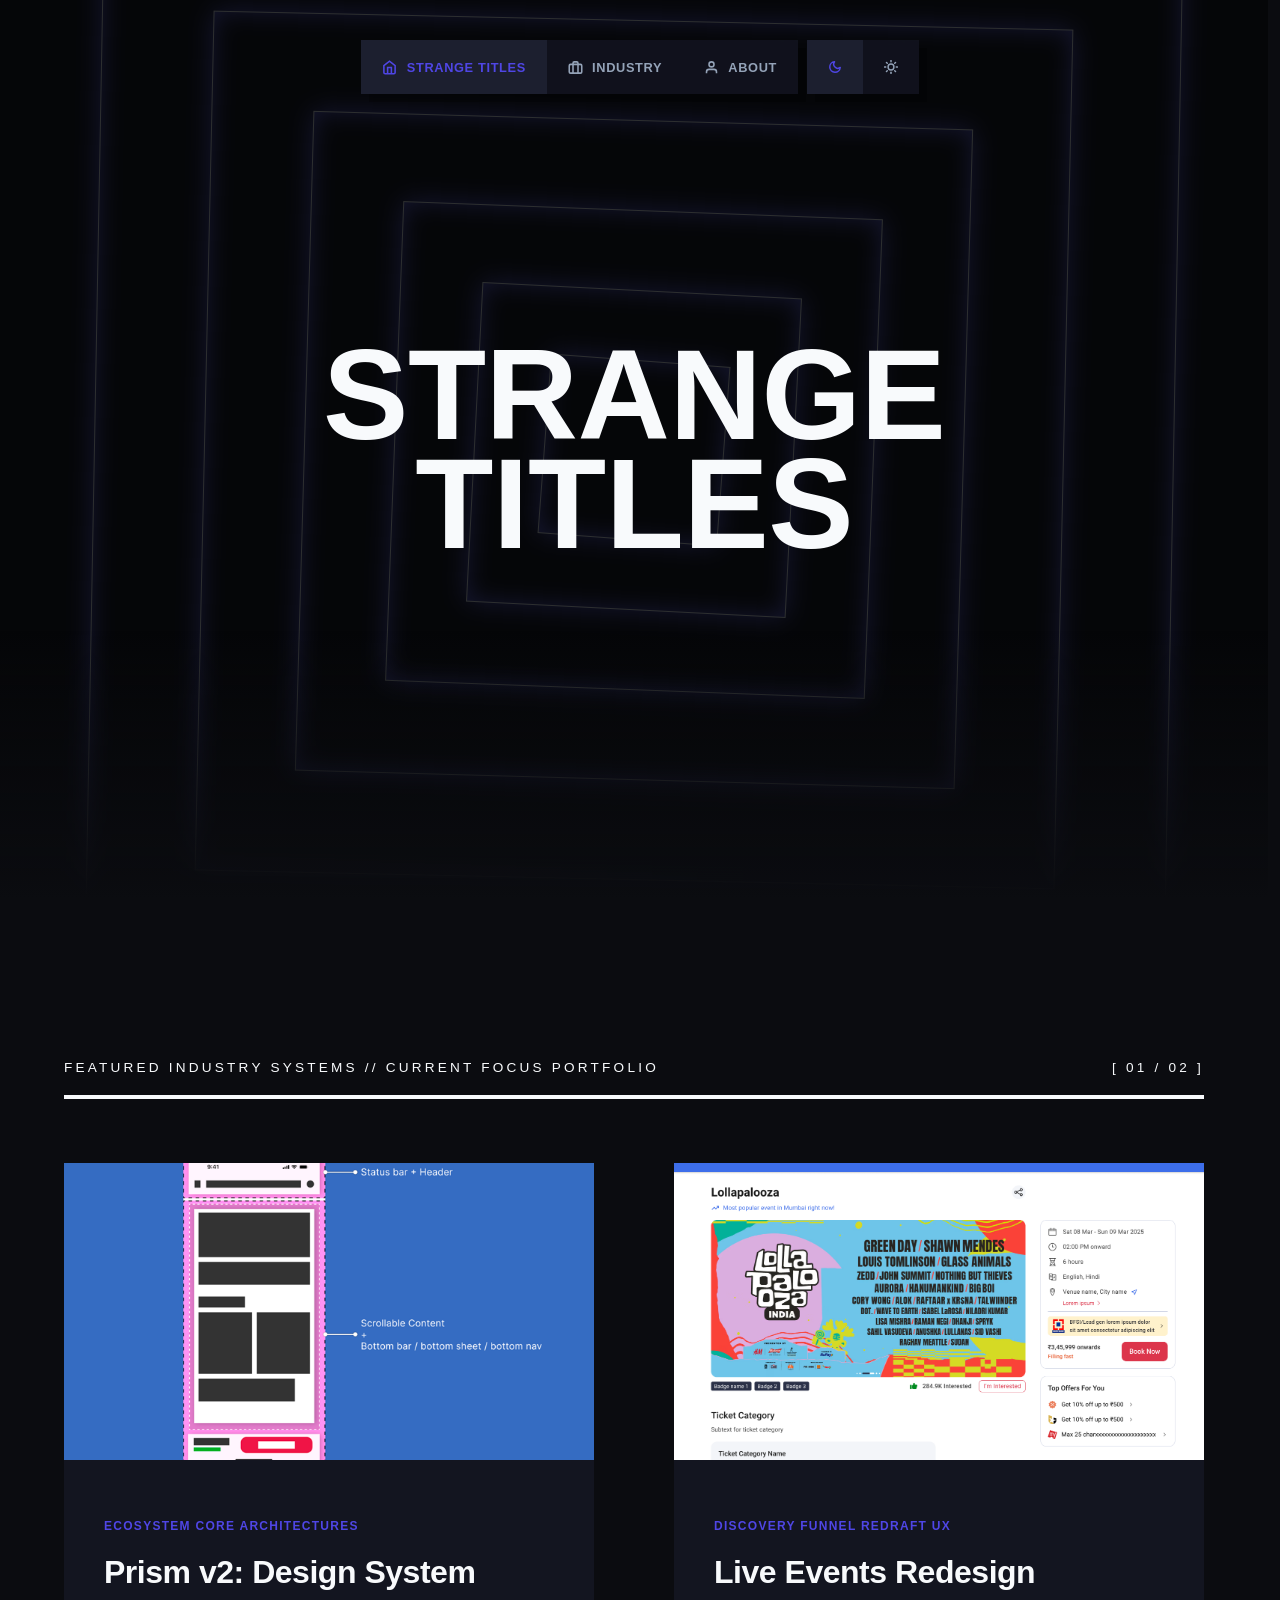
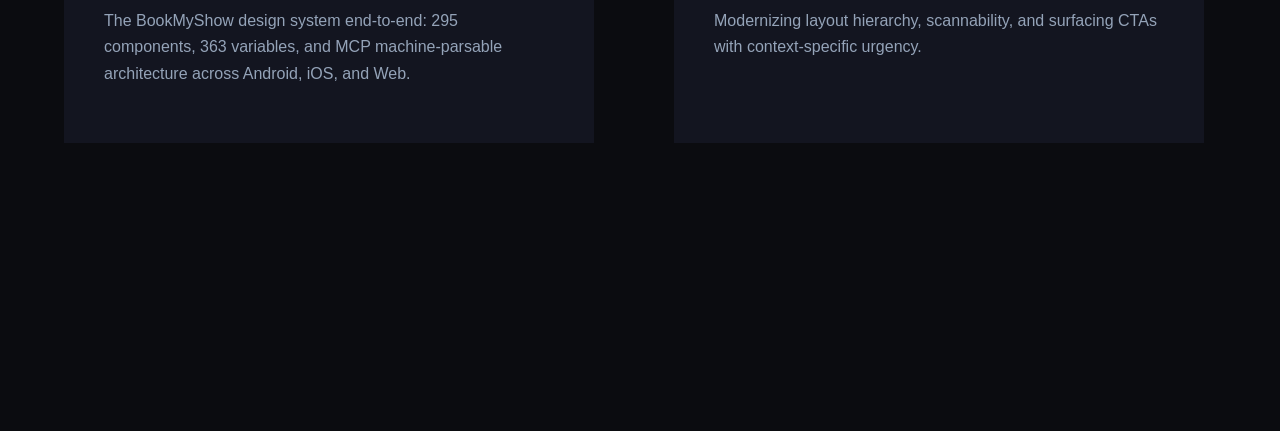
==== commit 1c10ecbe: "Restore hero animation proportions and unify contact redirect icons with SVGs across desktop and mob" ====
--- a/index.html
+++ b/index.html
@@ -149,7 +149,7 @@
                   <strong class="contact-channel-value">chaitanyakatulwar@gmail.com</strong>
                 </div>
               </div>
-              <span class="contact-arrow-icon">↗</span>
+              <svg class="contact-arrow-icon" viewBox="0 0 24 24" fill="none" stroke="currentColor" stroke-width="2.2" stroke-linecap="round" stroke-linejoin="round"><line x1="7" y1="17" x2="17" y2="7"></line><polyline points="7 7 17 7 17 17"></polyline></svg>
             </a>
 
             <a href="tel:+918600030547" class="contact-channel-card">
@@ -162,7 +162,7 @@
                   <strong class="contact-channel-value">+91 8600030547</strong>
                 </div>
               </div>
-              <span class="contact-arrow-icon">↗</span>
+              <svg class="contact-arrow-icon" viewBox="0 0 24 24" fill="none" stroke="currentColor" stroke-width="2.2" stroke-linecap="round" stroke-linejoin="round"><line x1="7" y1="17" x2="17" y2="7"></line><polyline points="7 7 17 7 17 17"></polyline></svg>
             </a>
 
             <a href="https://www.instagram.com/chaitanyakatulwar/" target="_blank" rel="noopener noreferrer" class="contact-channel-card">
@@ -175,7 +175,7 @@
                   <strong class="contact-channel-value">@chaitanyakatulwar</strong>
                 </div>
               </div>
-              <span class="contact-arrow-icon">↗</span>
+              <svg class="contact-arrow-icon" viewBox="0 0 24 24" fill="none" stroke="currentColor" stroke-width="2.2" stroke-linecap="round" stroke-linejoin="round"><line x1="7" y1="17" x2="17" y2="7"></line><polyline points="7 7 17 7 17 17"></polyline></svg>
             </a>
           </div>
         </div>
@@ -223,8 +223,6 @@
         }
 
         const squares = document.querySelectorAll('.nested-square-node');
-        const isMobile = window.innerWidth <= 768;
-        const responsiveScale = isMobile ? Math.min(0.35, window.innerWidth / 1150) : 1;
         squares.forEach((sq, i) => {
           const scaleFactor = (i + 1) * 0.05;
           const scrollRotationSpeed = 0.09 - (i * 0.013);
@@ -233,7 +231,7 @@
           accumulatedAngles[i] += baseRotationSpeeds[i] * dt * speedMultiplier;
           
           // Compounded scroll depth zoom + rotation vectors without absolute offsets
-          sq.style.transform = `scale(${responsiveScale * (1 + scrolled * scaleFactor * 0.0025)}) rotate(${accumulatedAngles[i] + scrolled * scrollRotationSpeed}deg)`;
+          sq.style.transform = `scale(${1 + scrolled * scaleFactor * 0.0025}) rotate(${accumulatedAngles[i] + scrolled * scrollRotationSpeed}deg)`;
         });
       }
 
@@ -275,8 +273,12 @@
       const hash = window.location.hash;
       if (hash === '#industry') {
         switchRoute('industry-route');
-      } else if (hash === '#about') {
+      } else if (hash === '#about' || hash === '#contact') {
         switchRoute('about-route');
+        if (hash === '#contact') {
+          const cards = document.querySelector('.direct-contact-grid');
+          if (cards) cards.scrollIntoView();
+        }
       } else {
         switchRoute('home-route');
       }
--- a/css/style.css
+++ b/css/style.css
@@ -627,9 +627,16 @@
 }
 
 .contact-arrow-icon {
-  font-size: 1.3rem;
+  width: 22px;
+  height: 22px;
   color: var(--accent-primary);
-  font-weight: bold;
+  flex-shrink: 0;
+  transition: transform var(--studio-duration) var(--studio-easing), color var(--studio-duration) var(--studio-easing);
+}
+
+.contact-channel-card:hover .contact-arrow-icon {
+  transform: translate3d(2px, -2px, 0);
+  color: var(--accent-primary);
 }
 
 @media (max-width: 1150px) {
@@ -701,8 +708,6 @@
   }
 
   .spiral-squares-matrix {
-    transform: scale(0.35);
-    transform-origin: center center;
     pointer-events: none;
   }
 
@@ -816,7 +821,8 @@
   }
 
   .contact-arrow-icon {
-    font-size: 1.1rem;
+    width: 20px;
+    height: 20px;
   }
 }
 
@@ -844,10 +850,6 @@
     padding: 0 0.5rem;
   }
 
-  .spiral-squares-matrix {
-    transform: scale(0.3);
-  }
-
   .hero-title {
     font-size: clamp(2.2rem, 11.5vw, 3rem);
   }
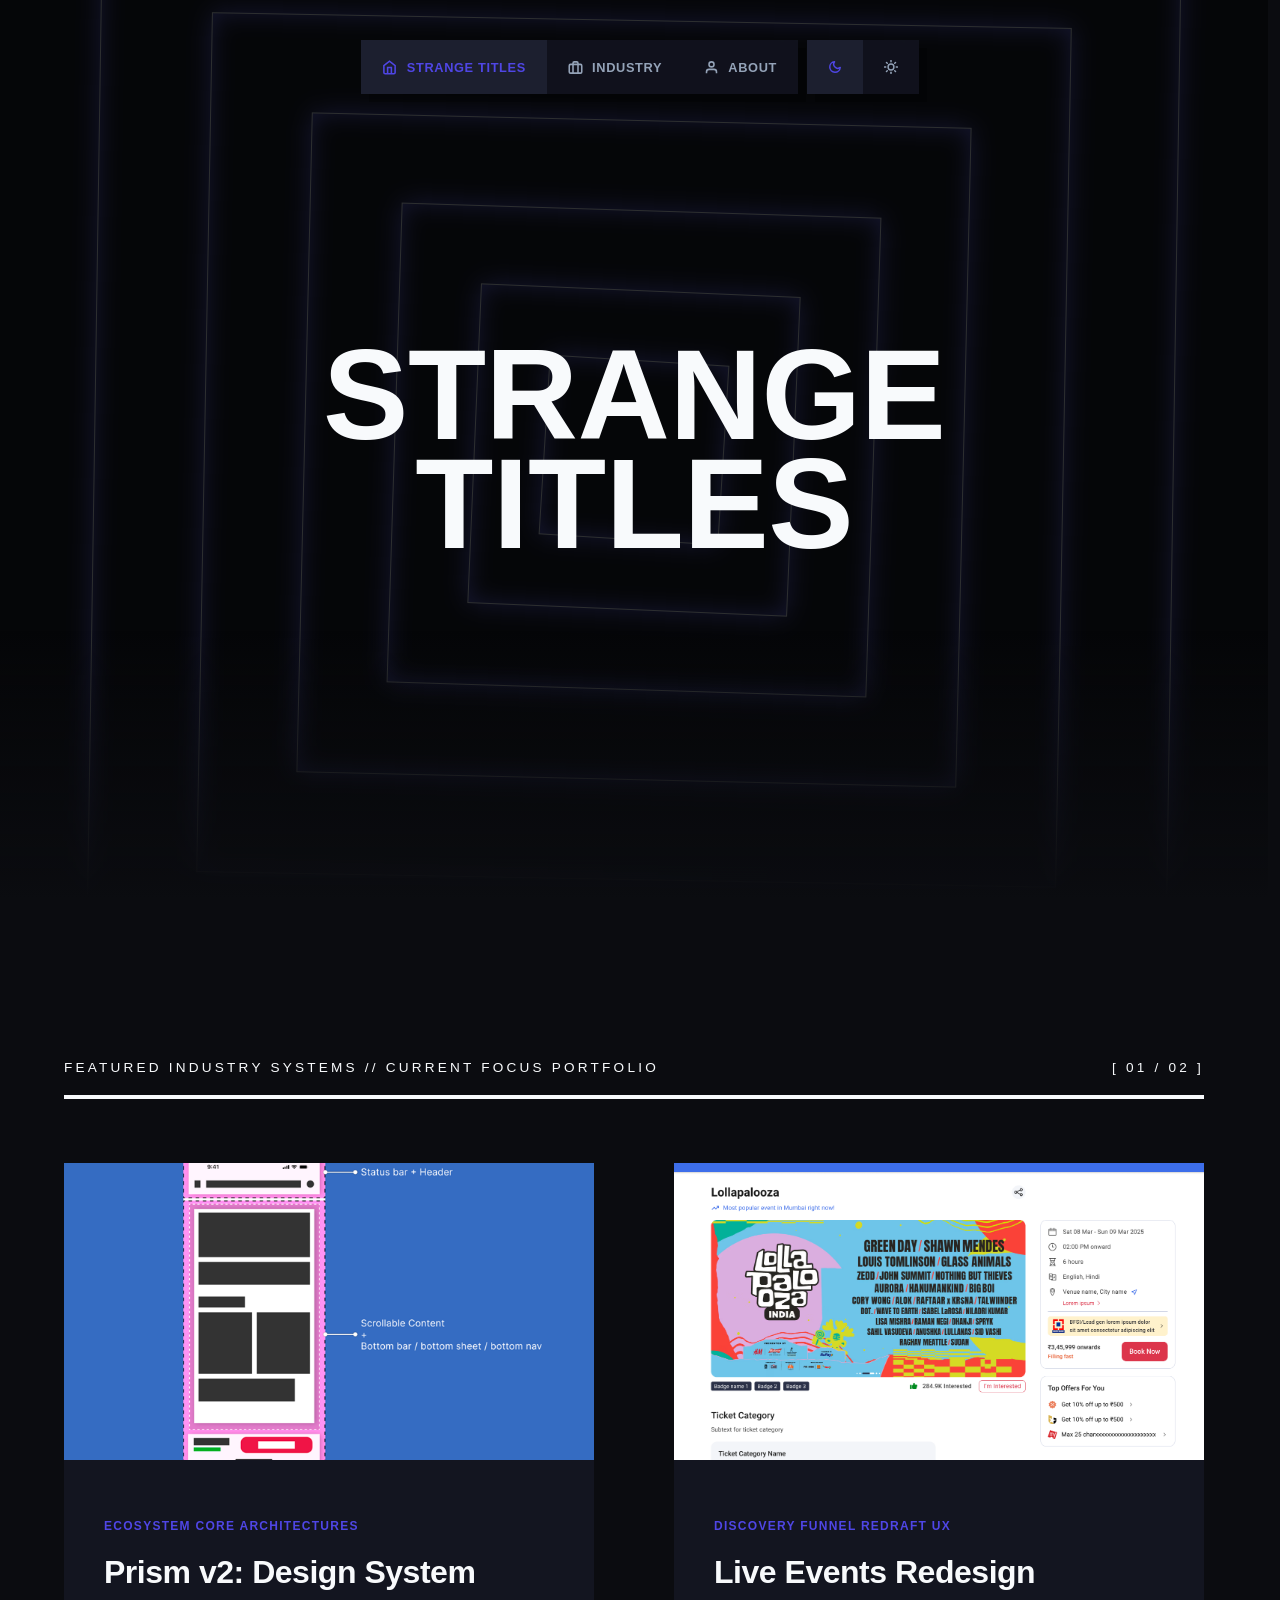
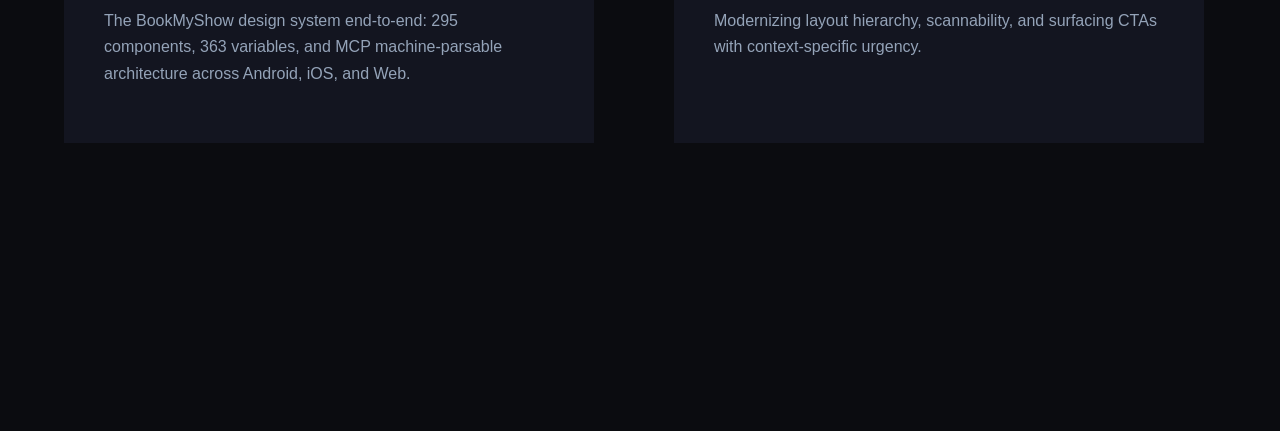
==== commit 48e6c93e: "Implement weekday (Chaitanya Katulwar) vs weekend (Strange Titles) easter egg hero title" ====
--- a/index.html
+++ b/index.html
@@ -54,7 +54,19 @@
         <div class="nested-square-node sq-5"></div>
         <div class="nested-square-node sq-6"></div>
       </div>
-      <h1 class="hero-title">Strange<br/>Titles</h1>
+      <h1 class="hero-title" id="hero-title">Chaitanya<br/>Katulwar</h1>
+      <script>
+        (function() {
+          const params = new URLSearchParams(window.location.search);
+          const mode = (params.get('mode') || params.get('title') || '').toLowerCase();
+          const day = new Date().getDay(); // 0 = Sunday, 6 = Saturday
+          const isWeekend = mode ? (mode === 'weekend' || mode === 'strange' || mode === 'strangetitles') : (day === 0 || day === 6);
+          const heroEl = document.getElementById('hero-title');
+          if (heroEl) {
+            heroEl.innerHTML = isWeekend ? 'Strange<br/>Titles' : 'Chaitanya<br/>Katulwar';
+          }
+        })();
+      </script>
     </header>
 
     <main class="studio-grid-canvas">
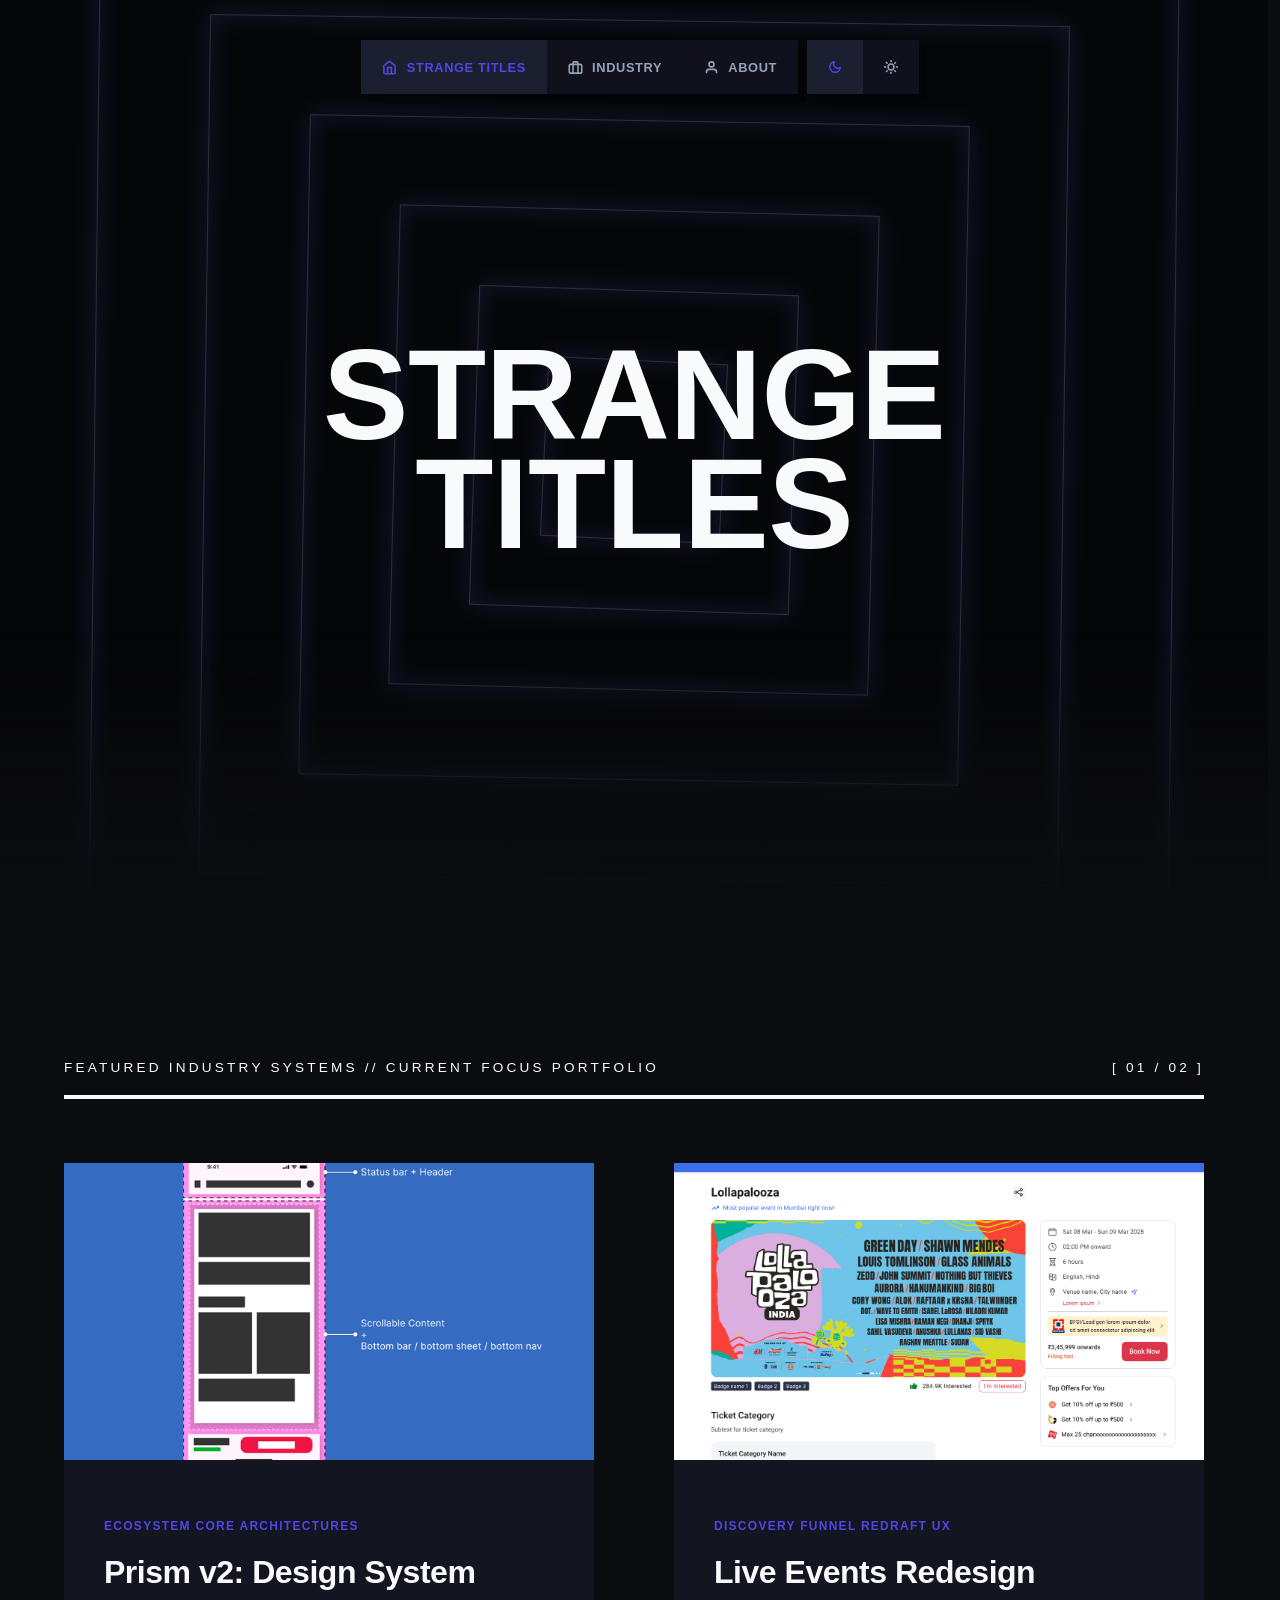
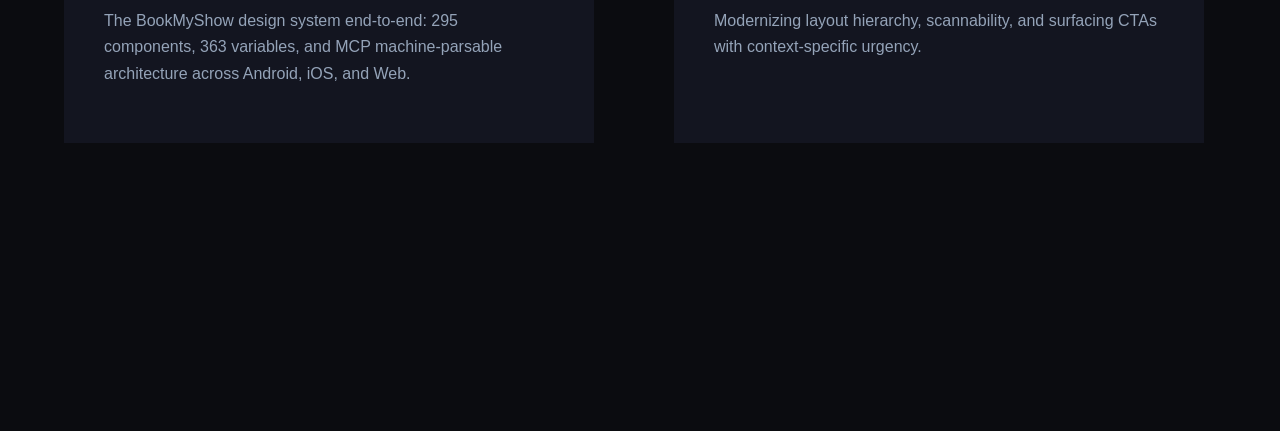
==== commit 8e518b71: "Add cache-control meta tags to prevent stale hero title caching" ====
--- a/index.html
+++ b/index.html
@@ -4,13 +4,15 @@
   <meta charset="UTF-8">
   <meta name="viewport" content="width=device-width, initial-scale=1.0">
   <title>Strange Titles // Chaitanya Katulwar Portfolio</title>
+  <meta http-equiv="Cache-Control" content="no-cache, no-store, must-revalidate">
+  <meta http-equiv="Pragma" content="no-cache">
+  <meta http-equiv="Expires" content="0">
   
   <link rel="stylesheet" href="css/style.css">
   <script>
     const savedTheme = localStorage.getItem('studio-theme') || 'dark';
     document.documentElement.setAttribute('data-theme', savedTheme);
   </script>
-  
 </head>
 <body>
 
